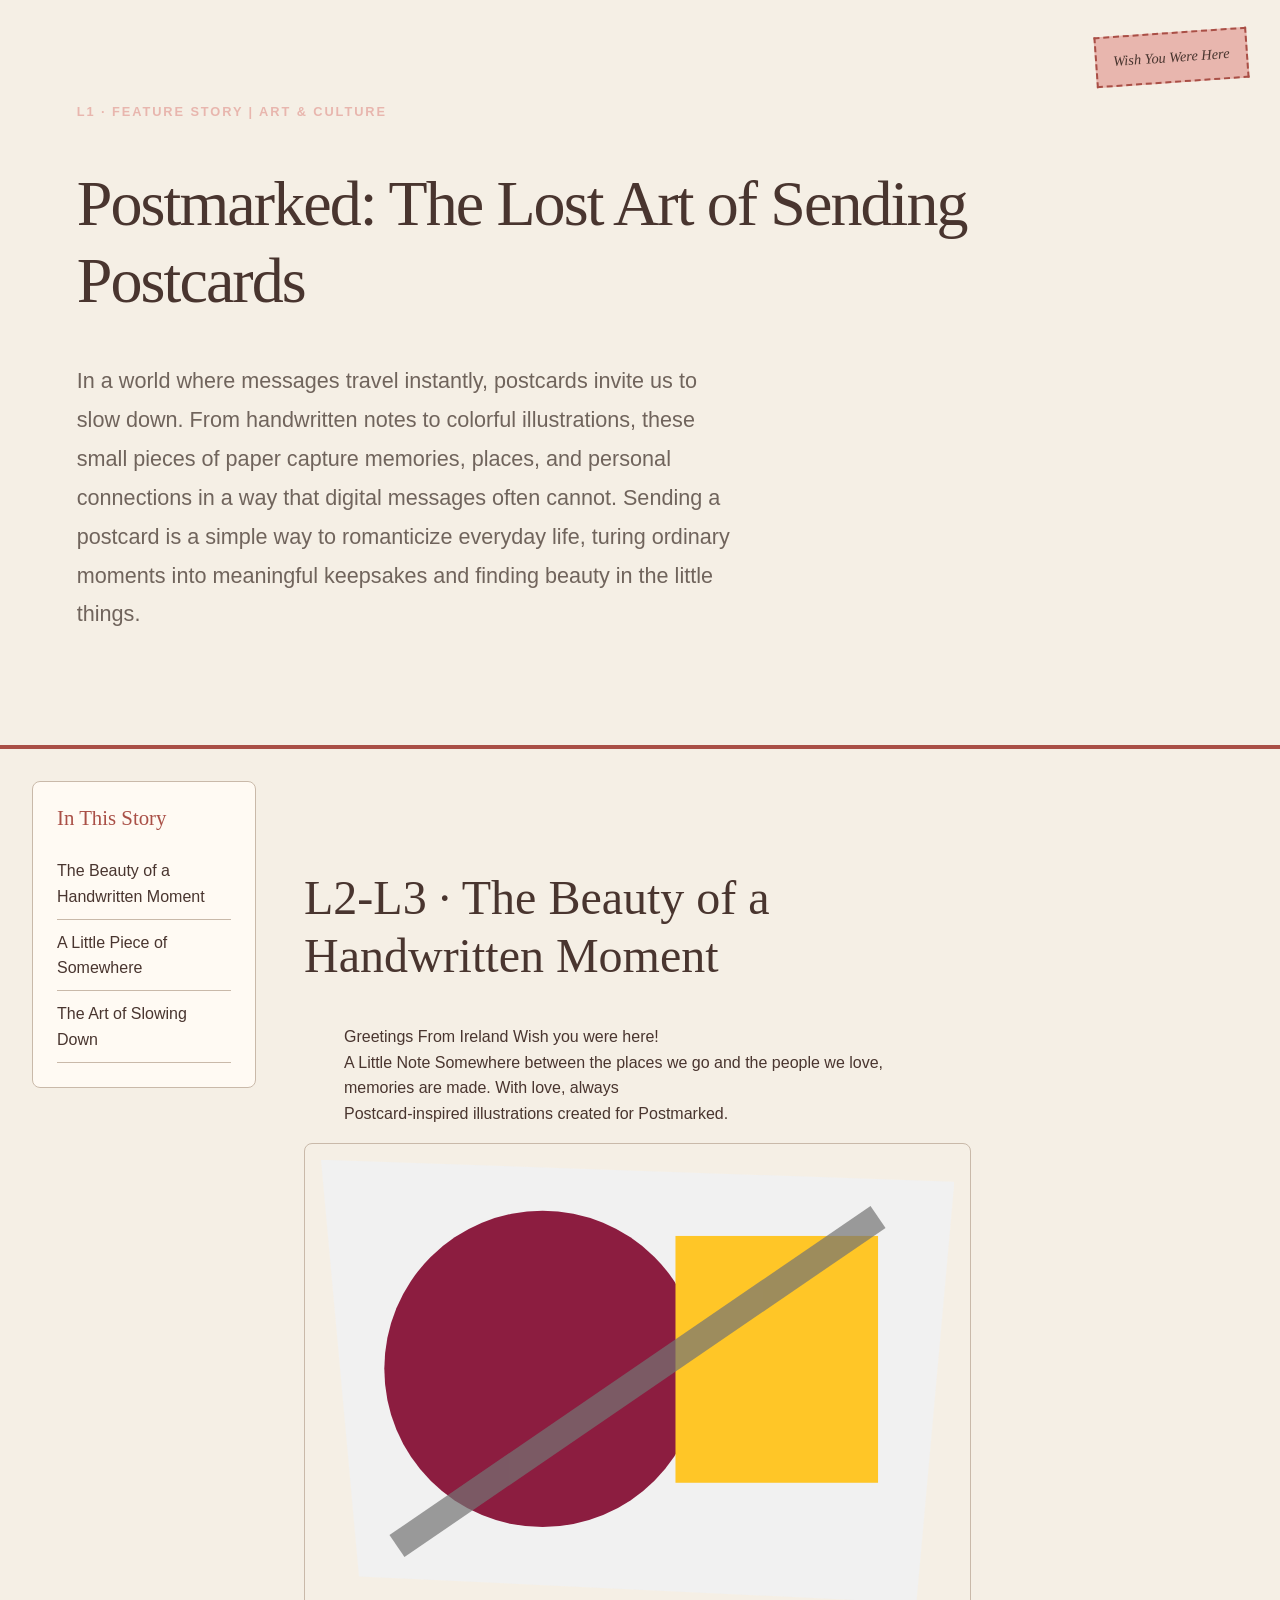
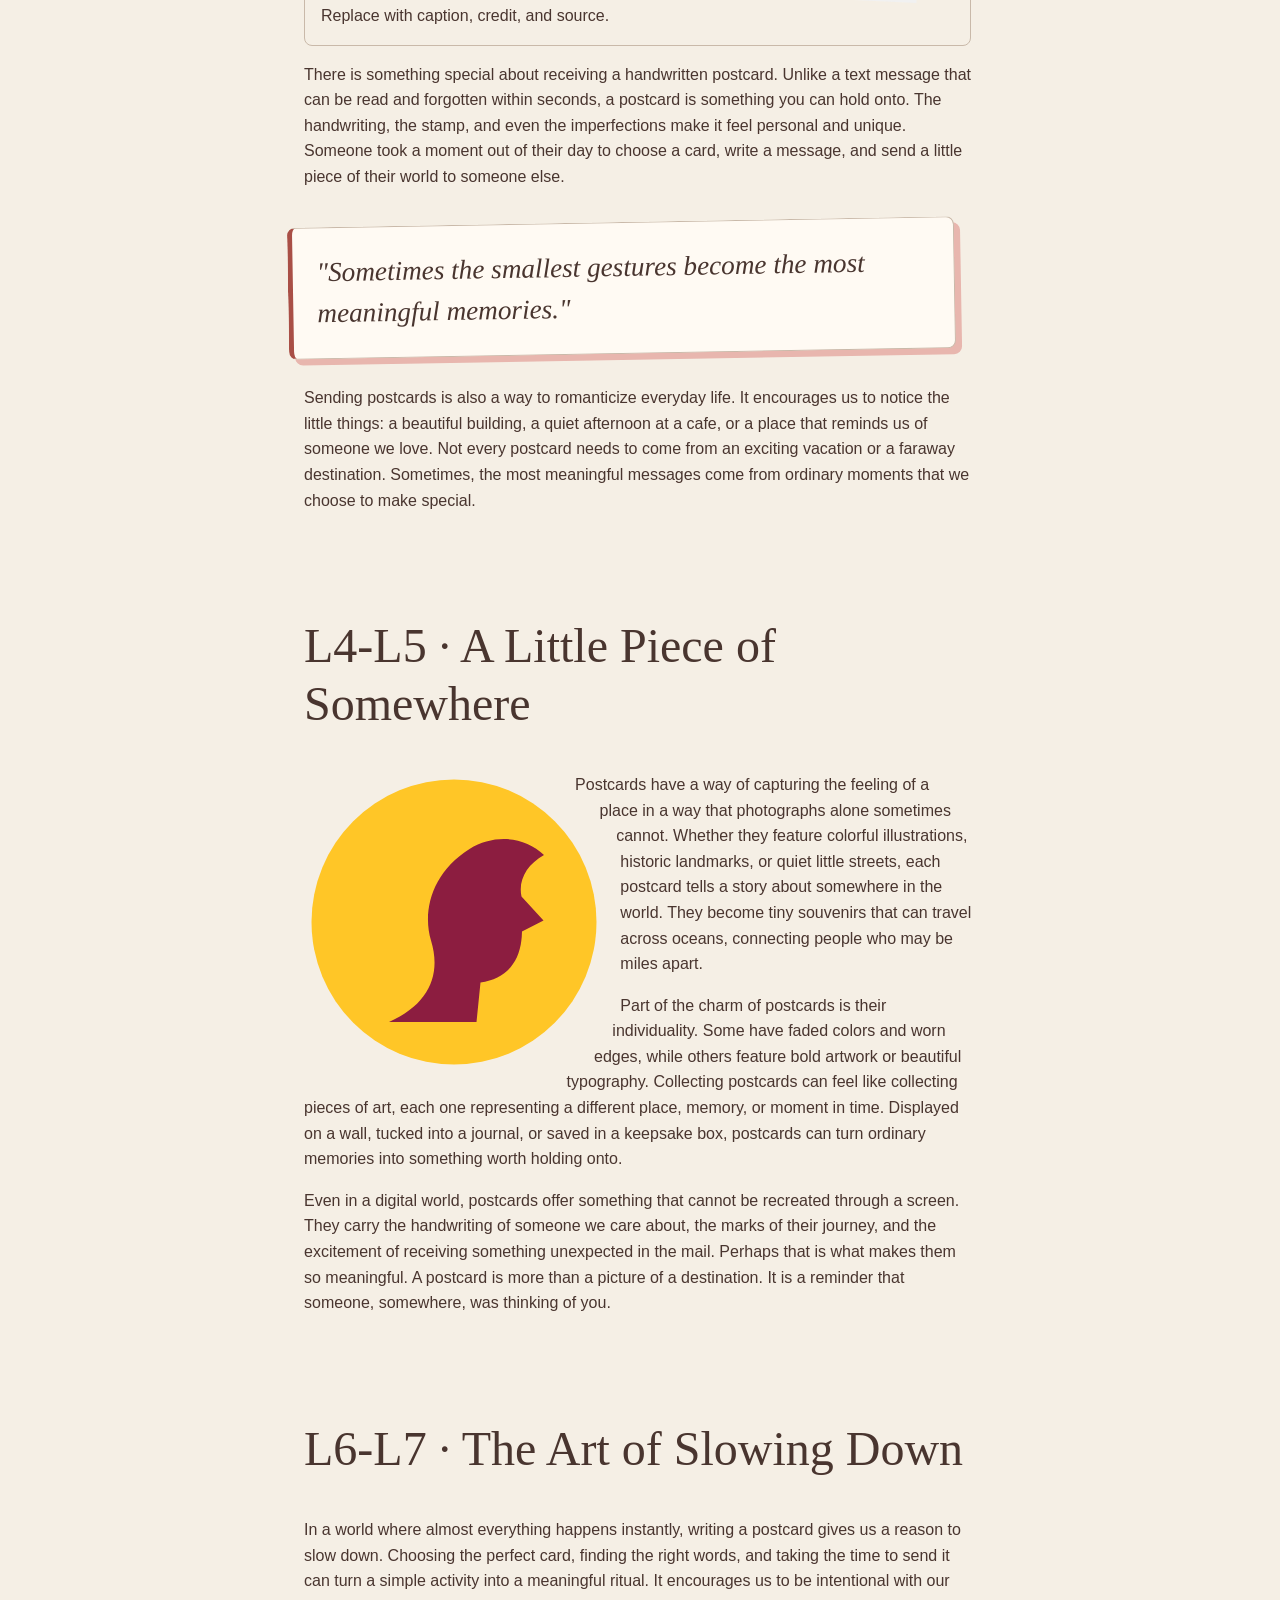
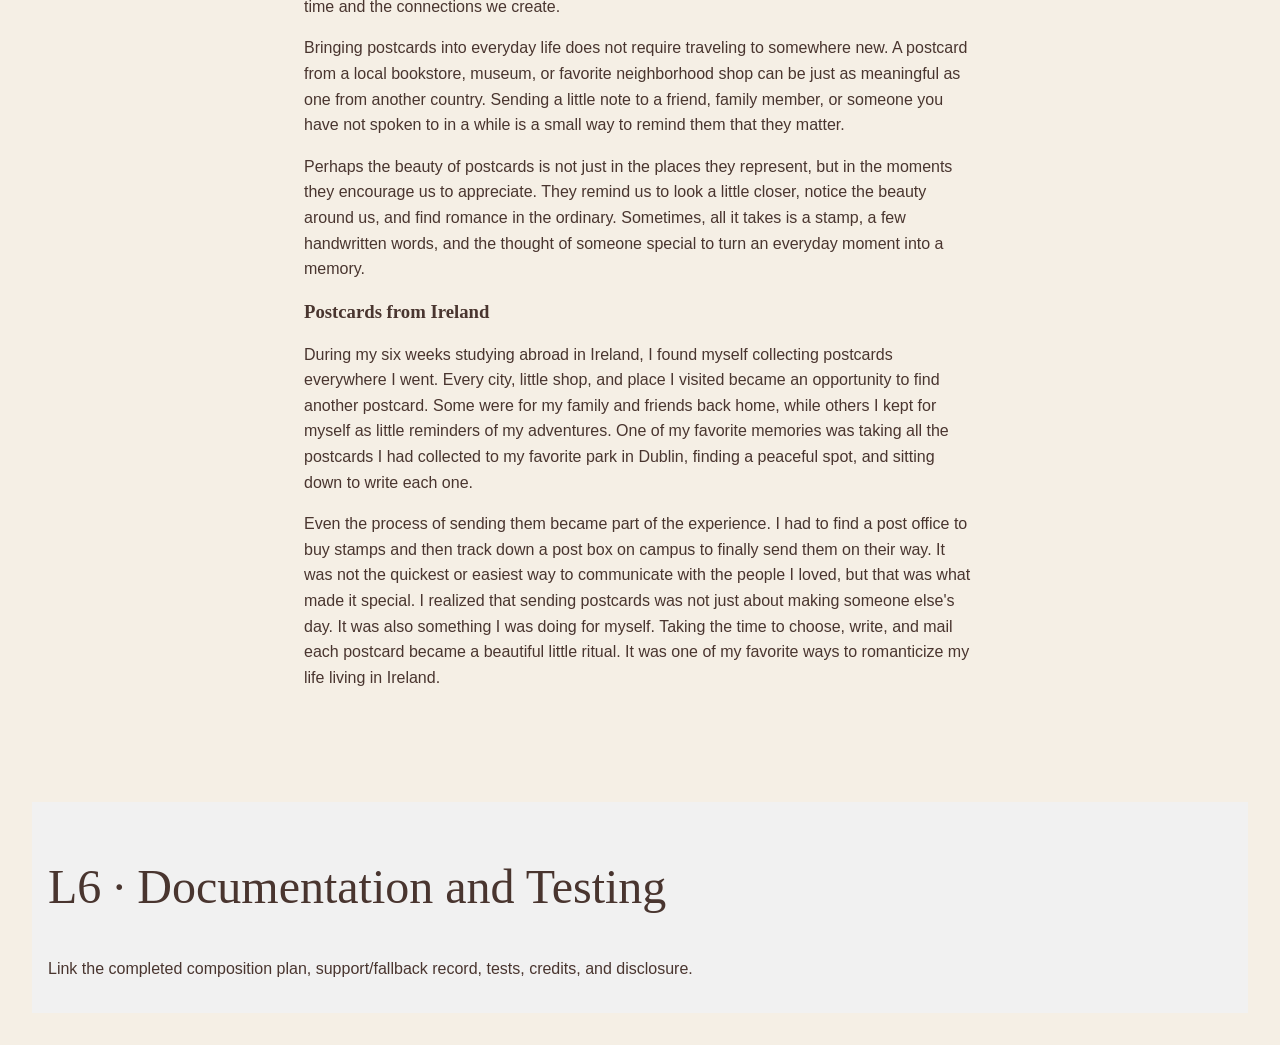
==== index.html @ 8934e099 "Add postcard collage HTML structure" ====
<!doctype html>
<html lang="en">
    <head>
        <meta charset="utf-8">
        <meta name="viewport" content="width=device-width,initial-scale=1">
        <title>Postmarked | The Lost Art of Sending Postcards</title>
        <link rel="stylesheet" href="styles.css">
    </head>
    <body>
        <header class="feature-header">
            <p class="eyebrow">L1 · Feature Story | Art & Culture</p>
            <h1>Postmarked: The Lost Art of Sending Postcards</h1>
            <p class="lede">
                In a world where messages travel instantly, postcards invite us to slow down.
                From handwritten notes to colorful illustrations, these small pieces of paper capture
                memories, places, and personal connections in a way that digital messages often cannot.
                Sending a postcard is a simple way to romanticize everyday life, turing ordinary
                moments into meaningful keepsakes and finding beauty in the little things.
            </p>
            <span class="issue-badge">Wish You Were Here</span>
        </header>
        <main>
            <aside class="story-guide">
                <h2>In This Story</h2>
                <a href="#section-one">The Beauty of a Handwritten Moment</a>
                <a href="#section-two">A Little Piece of Somewhere</a>
                <a href="#section-three">The Art of Slowing Down</a>
            </aside>
            <article>
                <section id="section-one">
                    <h2>L2-L3 · The Beauty of a Handwritten Moment</h2>
                    <figure class="postcard-collage">
                        <div class="postcard postcard-one">
                            <span class="postcard-label">Greetings From</span>
                            <span class="postcard-place">Ireland</span>
                            <span class="postcard-detail">Wish you were here!</span>
                        </div>

                        <div class="postcard postcard-two">
                            <span class="postcard-label">A Little Note</span>
                            <span class="postcard-message">
                                Somewhere between the places we go and 
                                the people we love, memories are made.
                            </span>
                            <span class="postcard-detail">With love, always</span>
                        </div>
                        <figcaption>
                            Postcard-inspired illustrations created for Postmarked.
                        </figcaption>
                    </figure>
                    <figure class="feature-figure">
                        <img src="feature.svg" alt="Replace with a contextual alternative" width="1000" height="700">
                        <figcaption>Replace with caption, credit, and source.</figcaption>
                    </figure>
                    <p>
                        There is something special about receiving a handwritten postcard.
                        Unlike a text message that can be read and forgotten within seconds,
                        a postcard is something you can hold onto. The handwriting, the stamp,
                        and even the imperfections make it feel personal and unique. Someone
                        took a moment out of their day to choose a card, write a message, and send
                        a little piece of their world to someone else.
                    </p>

                    <blockquote class="pull-quote">
                        "Sometimes the smallest gestures become the most meaningful memories."
                    </blockquote>

                    <p>
                        Sending postcards is also a way to romanticize everyday life. It encourages us to notice
                        the little things: a beautiful building, a quiet afternoon at a cafe, or a place that reminds us
                        of someone we love. Not every postcard needs to come from an exciting vacation
                        or a faraway destination. Sometimes, the most meaningful messages come from ordinary
                        moments that we choose to make special.
                    </p>

                </section>
                <section id="section-two">
                    <h2>L4-L5 · A Little Piece of Somewhere</h2>
                    <img class="shape-portrait" 
                    src="portrait.svg" 
                    alt="Replace with a contextual alternative" 
                    width="600" 
                    height="600">
                    <p>
                        Postcards have a way of capturing the feeling of a place in a way that
                        photographs alone sometimes cannot. Whether they feature colorful illustrations,
                        historic landmarks, or quiet little streets, each postcard tells a story about 
                        somewhere in the world. They become tiny souvenirs that can travel across
                        oceans, connecting people who may be miles apart.
                    </p>

                    <p>
                        Part of the charm of postcards is their individuality. Some have faded colors and
                        worn edges, while others feature bold artwork or beautiful typography. 
                        Collecting postcards can feel like collecting pieces of art, each one representing 
                        a different place, memory, or moment in time. Displayed on a wall, tucked into a 
                        journal, or saved in a keepsake box, postcards can turn ordinary memories into 
                        something worth holding onto. 
                    </p>

                    <p>
                        Even in a digital world, postcards offer something that cannot be recreated through
                        a screen. They carry the handwriting of someone we care about, the marks of their journey,
                        and the excitement of receiving something unexpected in the mail. Perhaps that is what
                        makes them so meaningful. A postcard is more than a picture of a destination. It is a reminder
                        that someone, somewhere, was thinking of you.
                    </p>

                </section>

                <section id="section-three">
                    <h2>L6-L7 · The Art of Slowing Down</h2>

                    <p>
                        In a world where almost everything happens instantly, writing a 
                        postcard gives us a reason to slow down. Choosing the perfect card,
                        finding the right words, and taking the time to send it can turn a simple
                        activity into a meaningful ritual. It encourages us to be intentional with
                        our time and the connections we create.
                    </p>

                    <p>
                        Bringing postcards into everyday life does not require traveling to somewhere
                        new. A postcard from a local bookstore, museum, or favorite neighborhood shop
                        can be just as meaningful as one from another country. Sending a little note 
                        to a friend, family member, or someone you have not spoken to in a while is 
                        a small way to remind them that they matter.
                    </p>

                    <p>
                        Perhaps the beauty of postcards is not just in the places they represent,
                        but in the moments they encourage us to appreciate. They remind us to look a little closer,
                        notice the beauty around us, and find romance in the ordinary. Sometimes, all it takes is a stamp,
                        a few handwritten words, and the thought of someone special to turn an everyday moment into 
                        a memory. 
                    </p>

                    <h3>Postcards from Ireland</h3>

                    <p>
                       During my six weeks studying abroad in Ireland, I found myself
                       collecting postcards everywhere I went. Every city, little shop, and place I 
                       visited became an opportunity to find another postcard. Some were for my family
                       and friends back home, while others I kept for myself as little reminders of my adventures.
                       One of my favorite memories was taking all the postcards I had collected to my favorite park 
                       in Dublin, finding a peaceful spot, and sitting down to write each one. 
                    </p>

                    <p>
                        Even the process of sending them became part of the experience. I had to find a post
                        office to buy stamps and then track down a post box on campus to finally send them on their way.
                        It was not the quickest or easiest way to communicate with the people I loved, but that was what
                        made it special. I realized that sending postcards was not just about making someone else's 
                        day. It was also something I was doing for myself. Taking the time to choose, write, and
                        mail each postcard became a beautiful little ritual. It was one of my favorite ways to
                        romanticize my life living in Ireland.
                    </p>
                    
                </section>
            </article>
            <section class="documentation">
                <h2>L6 · Documentation and Testing</h2>
                <p>Link the completed composition plan, support/fallback record, tests, credits, and disclosure.</p>
            </section>
        </main>
    </body>
    </html>
---- styles.css ----
:root{
    /* Postmarked magazine color palette */
    --color-text:#49352f;
    --color-surface:#f5efe5;
    --color-action:#a94f46;
    --color-accent:#e8b6ae;
    --color-border:#c9b9a9;
    --color-muted:#70645c;

    /* Spacing and layout */
    --space-3:1rem;
    --radius:.5rem;
    --measure:68ch;

    /* Layer System */
    --layer-base:0;
    --layer-raised:10;
    --layer-sticky:20;
    --layer-overlay:30;
}
*,*::before,*::after{
    box-sizing:border-box;
}
html{
    scroll-behavior:smooth;
}
body{
    margin:0;
    color:var(--color-text);
    background:var(--color-surface);
    font-family:Arial,Helvetica, sans-serif;
    line-height:1.6;
}

h1, h2,h3 {
    font-family: Georgia, 'Times New Roman', Times, serif;
    line-height:1.2;
}

h1{
    font-size:clamp(2rem,5vw,4rem);
    font-weight:400;
    letter-spacing:-.03em;
}

h2{
    font-size:clamp(1.5rem,4vw,3rem);
    font-weight:400;
}

.eyebrow{
    text-transform:uppercase;
    letter-spacing:0.15em;
    font-size: 0.8rem;
}
.feature-header{
    position:relative;
    padding:clamp(2rem,7vw,6rem)
            clamp(1.5rem, 6vw, 5rem);
    background:var(--color-surface);
    color: var(--color-text);
    border-bottom: 4px solid var(--color-action);
}
.eyebrow{
    color:var(--color-accent);
    font-weight:700;
}
.lede{
    max-width: 55ch;
    font-size: clamp(1.1rem, 2vw, 1.35rem);
    line-height: 1.8;
    color: var(--color-muted);
}
.issue-badge{
    display: inline-block;
    position: relative;
    padding: .75rem 1rem;
    background: var(--color-accent);
    color: var(--color-text);
    border: 2px dashed var(--color-action);
    font-family: Georgia, serif;
    font-size: .9rem;
    font-style: italic;
    transform:rotate(-4deg);
}
main{
    display:grid;
    gap:clamp(1.5rem, 4vw, 3rem);
    max-width:80rem;
    margin-inline:auto;
    padding: clamp(1rem, 3vw, 2rem);
}
article{
    min-width:0;
    max-width: 75ch;
}
article section{
    display:flow-root;
    margin-block:3rem;
    scroll-margin-block-start:6rem;
}
.story-guide{
    align-self:start;
    padding:1.5rem;
    background: #fffaf3;
    border:1px solid var(--color-border);
    border-radius: var(--radius);
}

.story-guide h2 {
    margin-top: 0;
    font-size: 1.3rem;
    color: var(--color-action);
}
.story-guide a{
    display:block;
    padding:.6rem 0;
    color: var(--color-text);
    text-decoration: none;
    border-bottom: 1px solid var(--color-border);
}

.story-guide a:hover{
    color: var(--color-action);
    text-decoration: underline;
}

.feature-figure{
    position:relative;
    margin:0;
    padding:1rem;
    border:1px solid var(--color-border);
    border-radius:var(--radius);
}
img{
    display:block;
    max-width:100%;
    height:auto;
}
.pull-quote{
    position: relative;
    margin:2rem 0;
    padding:1.5rem;
    background: #fffaf3;
    border: 1px solid var(--color-border);
    border-left: 5px solid var(--color-action);
    border-radius: var(--radius);
    font-family: Georgia, 'Times New Roman', Times, serif;
    font-size:clamp(1.25rem, 2.5vw, 1.7rem);
    font-style: italic;
    line-height: 1.5;
    box-shadow: 6px 6px 0 var(--color-accent);
}
.shape-portrait{
    width:min(45%,20rem);
    margin:0 1rem 1rem 0;
    border-radius:50%;
}
.documentation{
    grid-column:1/-1;
    padding:1rem;
    background:#f1f1f1;
}
@media (min-width:52rem){
    main{
        grid-template-columns:14rem 1fr;
    }
    .story-guide{
        position:sticky;
        inset-block-start:1rem;
        z-index:var(--layer-sticky);
    }
    .pull-quote{
        z-index:var(--layer-raised);
        margin-inline-start:-1rem;
        margin-inline-end: 1rem;
        transform: rotate(-1deg);
    }
    @supports (shape-outside:circle(50%)){
        .shape-portrait{
            float:inline-start;
            shape-outside:circle(50%);
            shape-margin:1rem;}
        }
    }
    @supports (clip-path:polygon(0 0)){
        .feature-figure img{
            clip-path:polygon(0 0,100% 5%,94% 100%,6% 94%);}
        }
        :focus-visible{
            outline:.2rem solid var(--color-accent);
            outline-offset:.2rem;
        }

@media (min-width: 52rem) {
    .feature-header {
        padding-inline-end: 12rem;
    }

    .issue-badge {
        position: absolute;
        inset-block-start: 2rem;
        inset-inline-end: 2rem;
        z-index: var(--layer-raised);

    }
}

@media (max-width: 51.999rem){
    .issue-badge{
        transform: rotate(-2deg);
    }
}
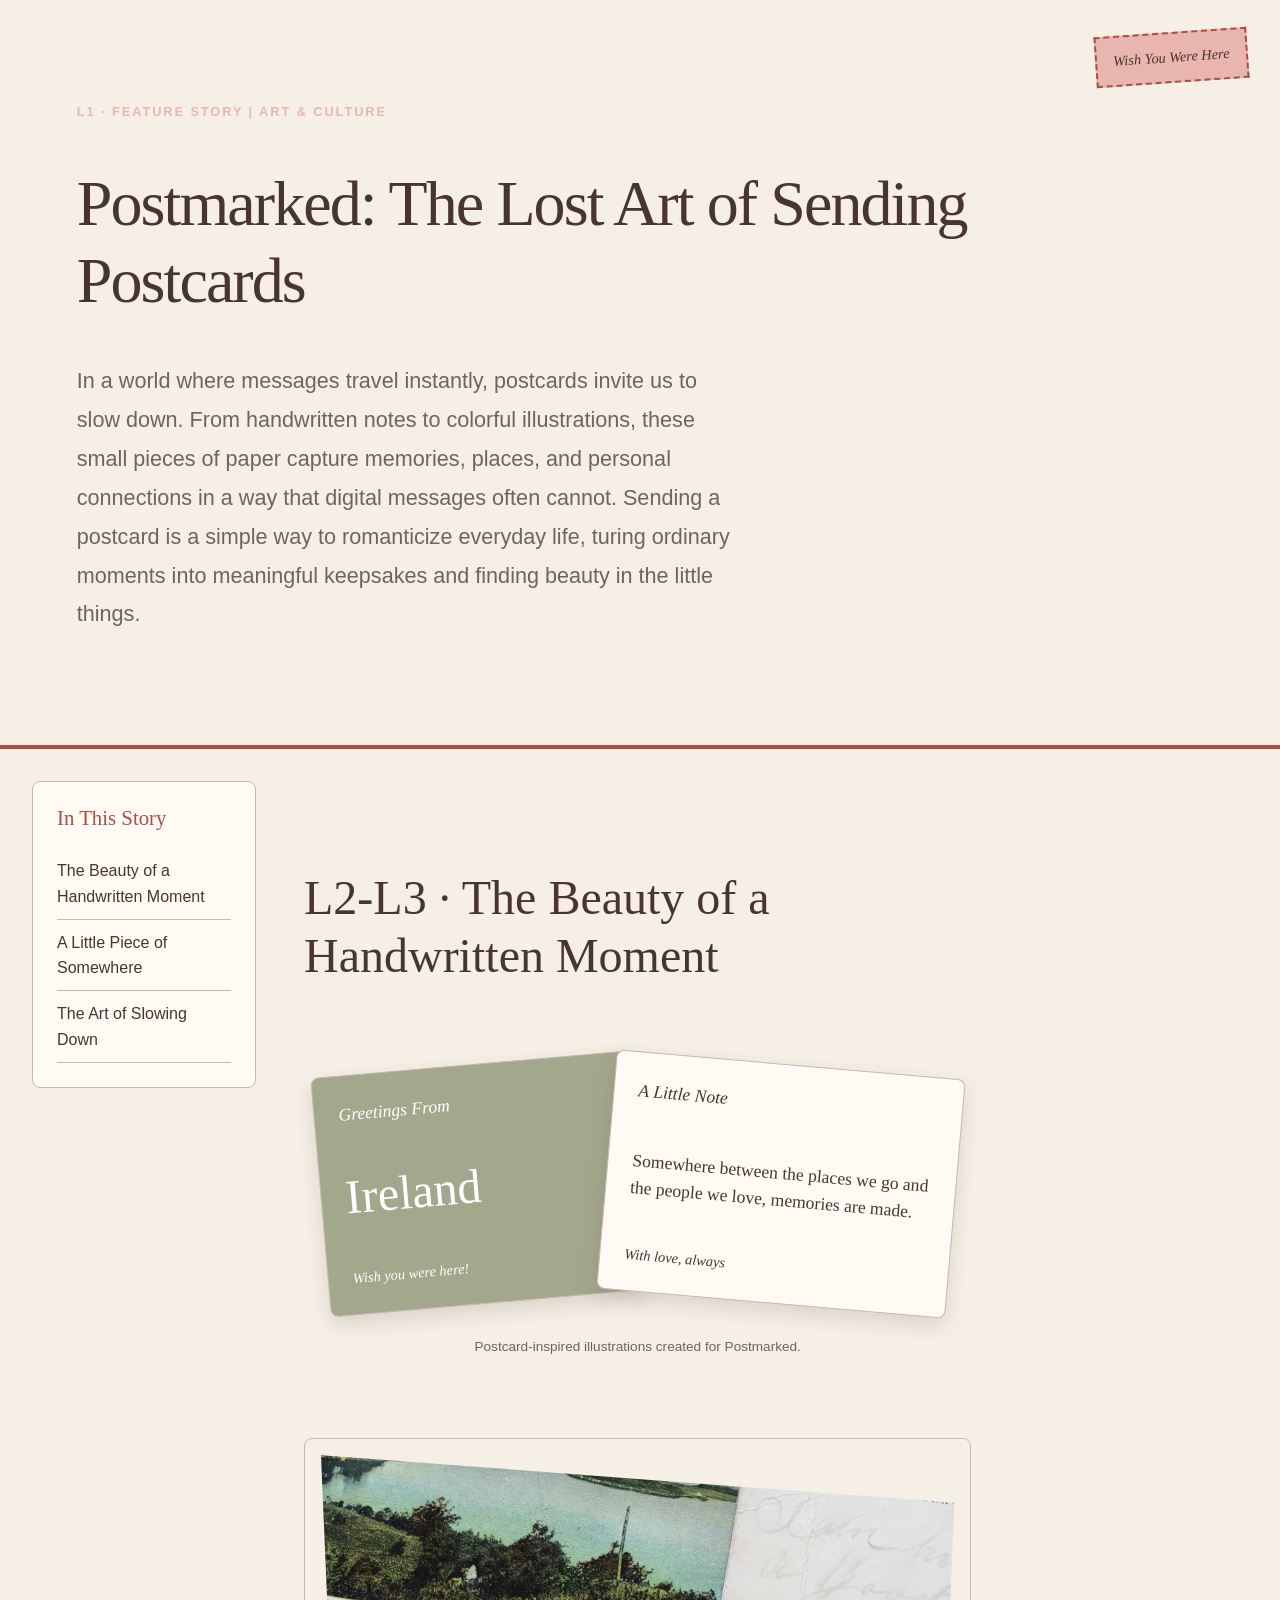
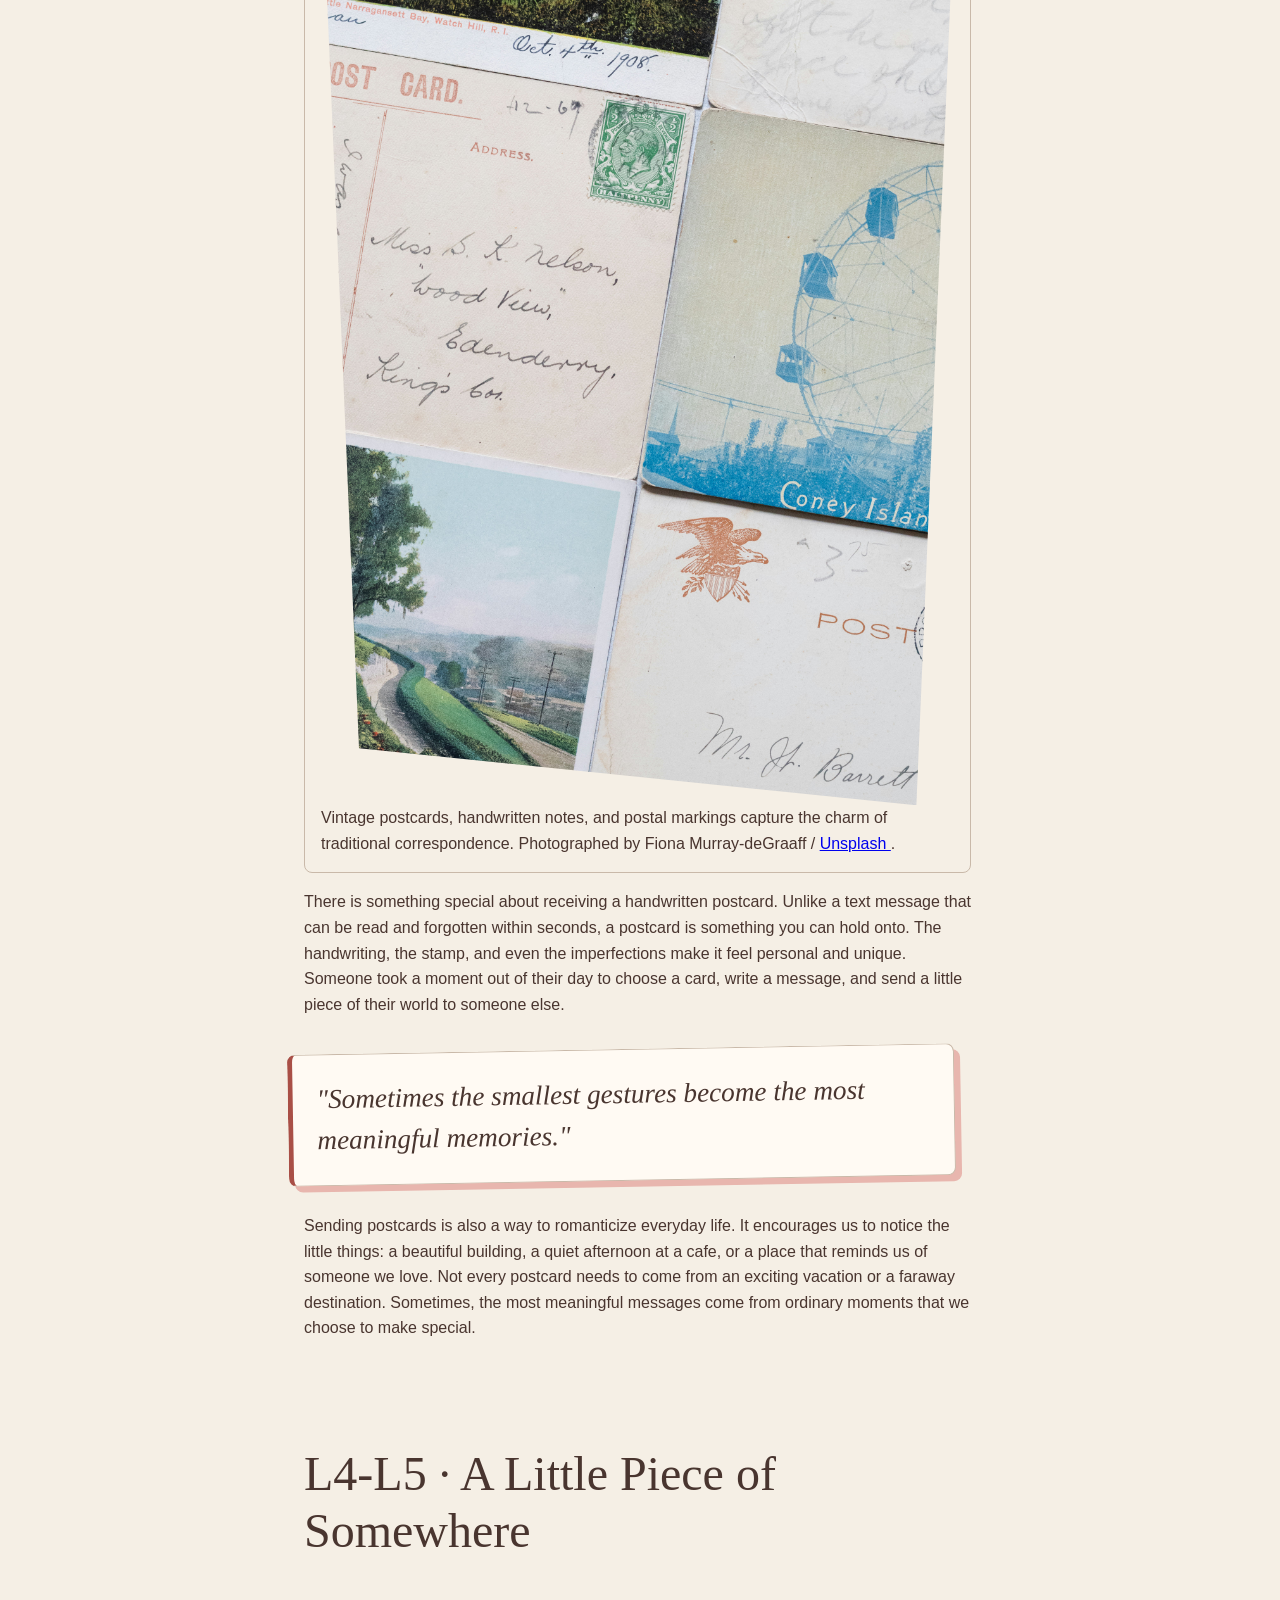
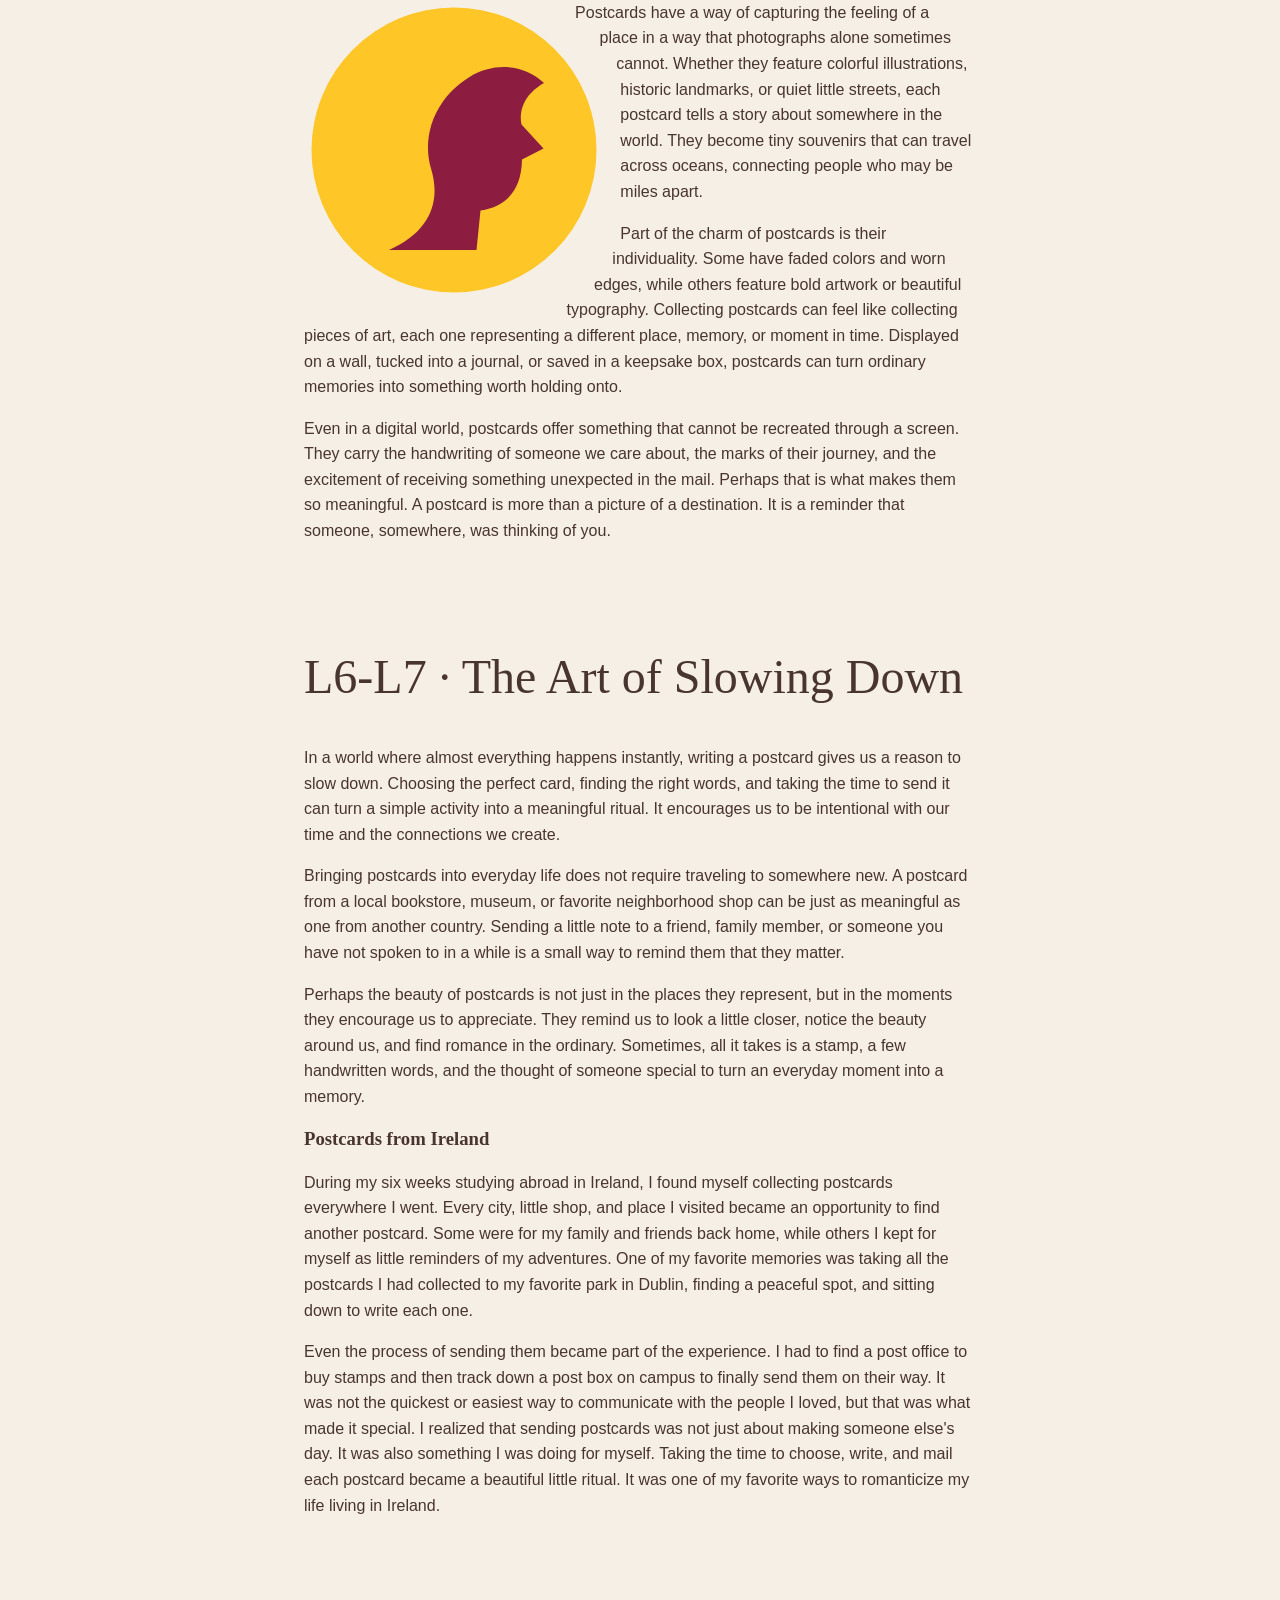
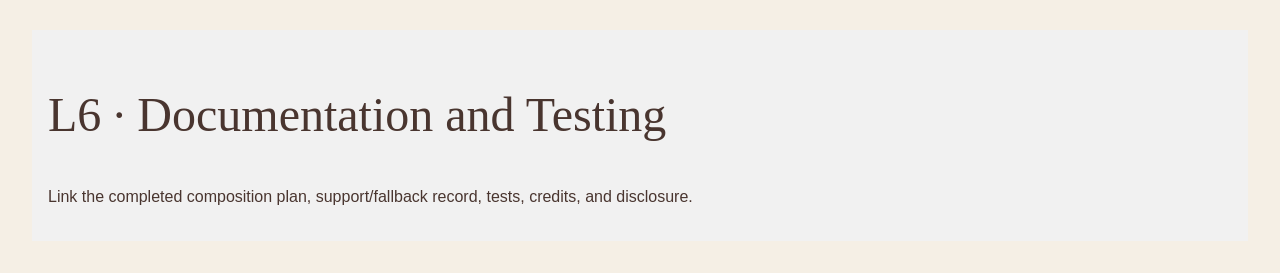
==== commit fc17d69f: "Add feature image and attribution" ====
--- a/index.html
+++ b/index.html
@@ -49,8 +49,18 @@
                         </figcaption>
                     </figure>
                     <figure class="feature-figure">
-                        <img src="feature.svg" alt="Replace with a contextual alternative" width="1000" height="700">
-                        <figcaption>Replace with caption, credit, and source.</figcaption>
+                        <img src="images/fiona-murray-degraaff-XVVSAH2CTKI-unsplash 2.jpg" 
+                        alt="A collection of vintage postcards with handwritten messages and post stamps" 
+                        width="1000"
+                         height="700">
+                        <figcaption>
+                            Vintage postcards, handwritten notes, and postal markings capture
+                            the charm of traditional correspondence. 
+                            Photographed by Fiona Murray-deGraaff /
+                            <a href="https://unsplash.com/photos/dZZxUjWUx_o">
+                                Unsplash
+                            </a>.
+                        </figcaption>
                     </figure>
                     <p>
                         There is something special about receiving a handwritten postcard.
--- a/styles.css
+++ b/styles.css
@@ -211,3 +211,88 @@
         transform: rotate(-2deg);
     }
 }
+
+/* Postcard collage */
+.postcard-collage {
+    display: grid;
+    grid-template-columns: repeat(2, minmax(0, 1fr));
+    align-items: center;
+    gap: 0;
+    margin: 3rem 0;
+    padding: 2rem 1rem;
+    isolation: isolate;
+}
+
+.postcard {
+    position: relative;
+    display: flex;
+    flex-direction: column;
+    justify-content: space-between;
+    min-width: 0;
+    min-height: 15rem;
+    padding: 1.5rem;
+    border: 1px solid var(--color-border);
+    border-radius: var(--radius);
+    box-shadow: 0 8px 20px rgb(73 53 47 / 15%);
+}
+
+.postcard-one{
+    background: #a3a88d;
+    color: #fff;
+    transform: rotate(-5deg);
+    z-index: var(--layer-base);
+}
+
+.postcard-two {
+    background: #fffaf3;
+    color: var(--color-text);
+    margin-inline-start: -2rem;
+    transform: rotate(5deg);
+    z-index: var(--layer-raised);
+}
+
+.postcard-label {
+    font-family: Georgia, serif;
+    font-size: 1.1rem;
+    font-style: italic;
+}
+
+.postcard-place {
+    font-family: Georgia, serif;
+    font-size: clamp(1.8rem, 4vw, 3rem);
+    line-height: 1.1;
+}
+
+.postcard-message {
+    font-family: Georgia, serif;
+    font-size: 1.1rem;
+    line-height: 1.5;
+}
+
+.postcard-detail {
+    font-family: Georgia, serif;
+    font-size: .9rem;
+    font-style: italic;
+}
+
+.postcard-collage figcaption {
+    grid-column: 1/-1;
+    margin-top: 2rem;
+    color: var(--color-muted);
+    font-size: .85rem;
+    text-align: center;
+}
+
+@media (max-width: 40rem) {
+    .postcard-collage {
+        grid-template-columns: 1fr;
+        gap: 1.5rem;
+        padding: 1rem 0;
+    }
+
+    .postcard-one,
+    .postcard-two {
+        margin-inline-start: 0;
+        transform: none;
+    }
+}
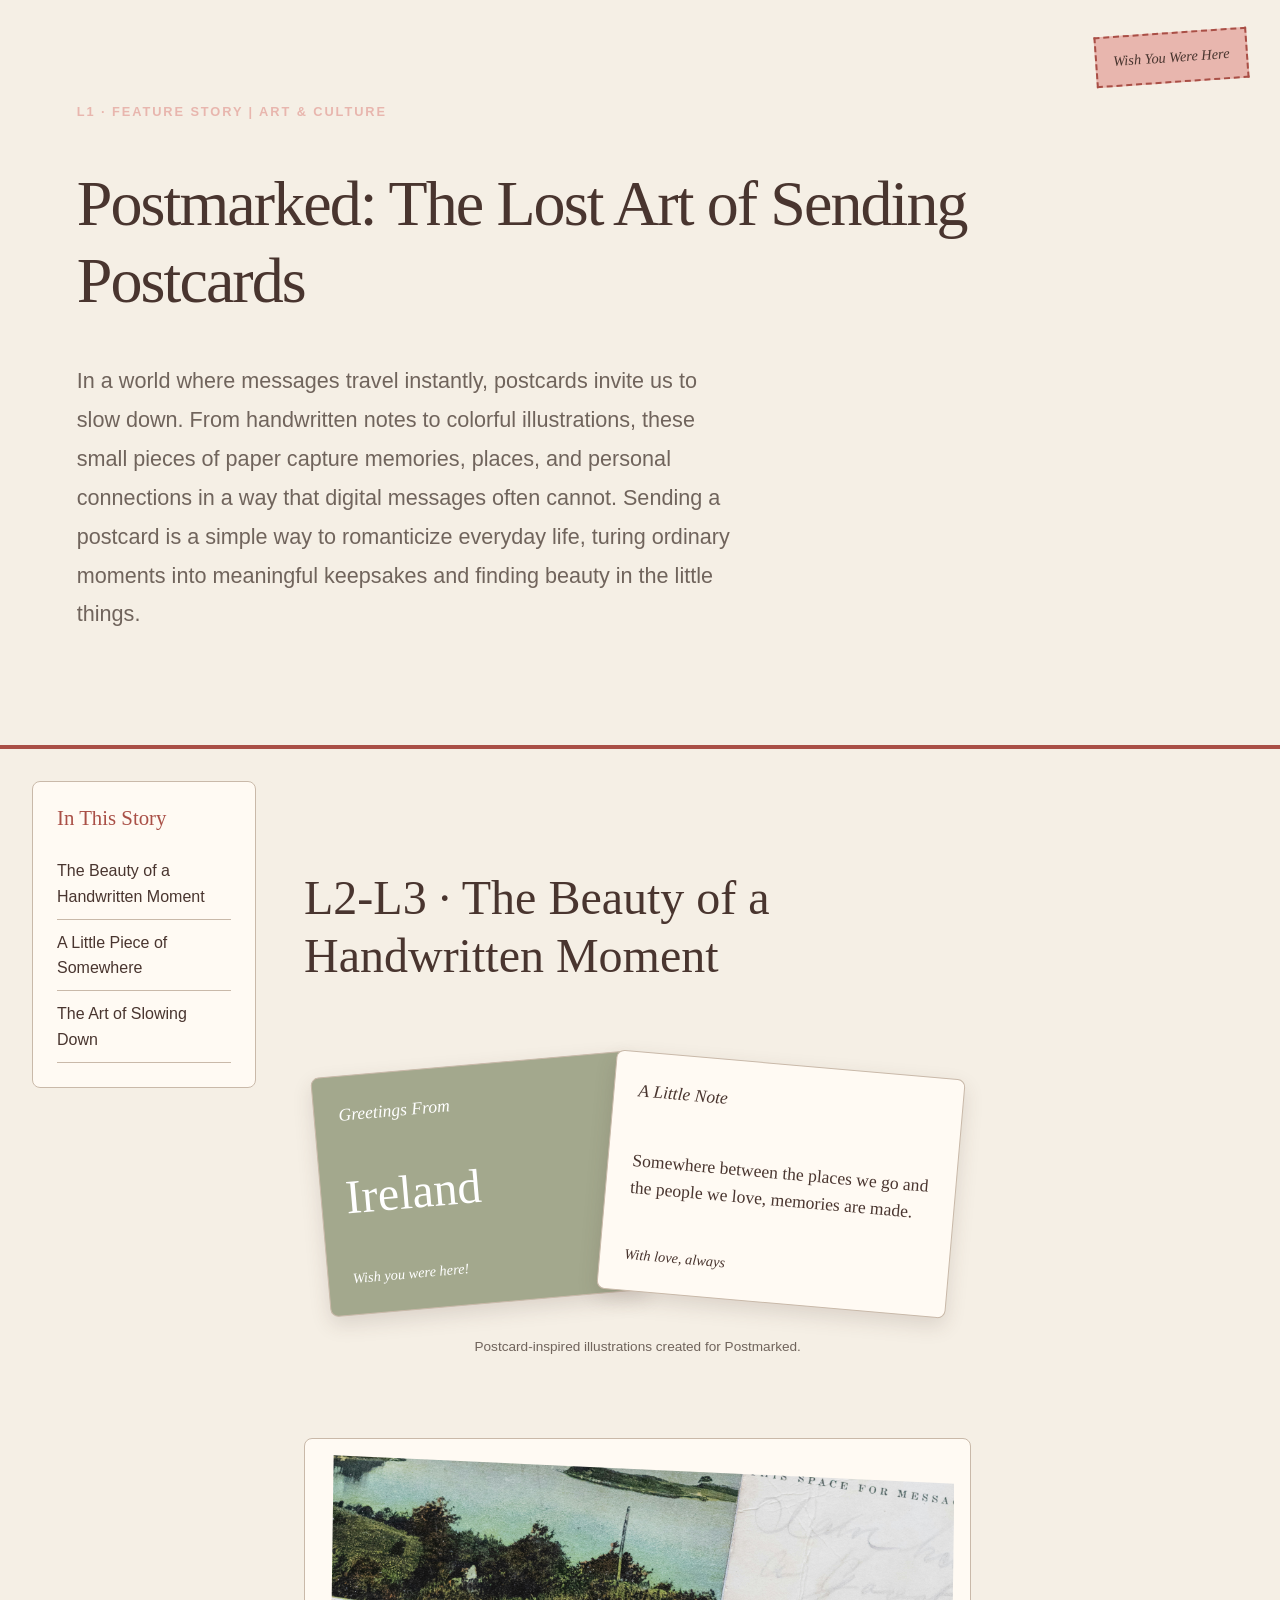
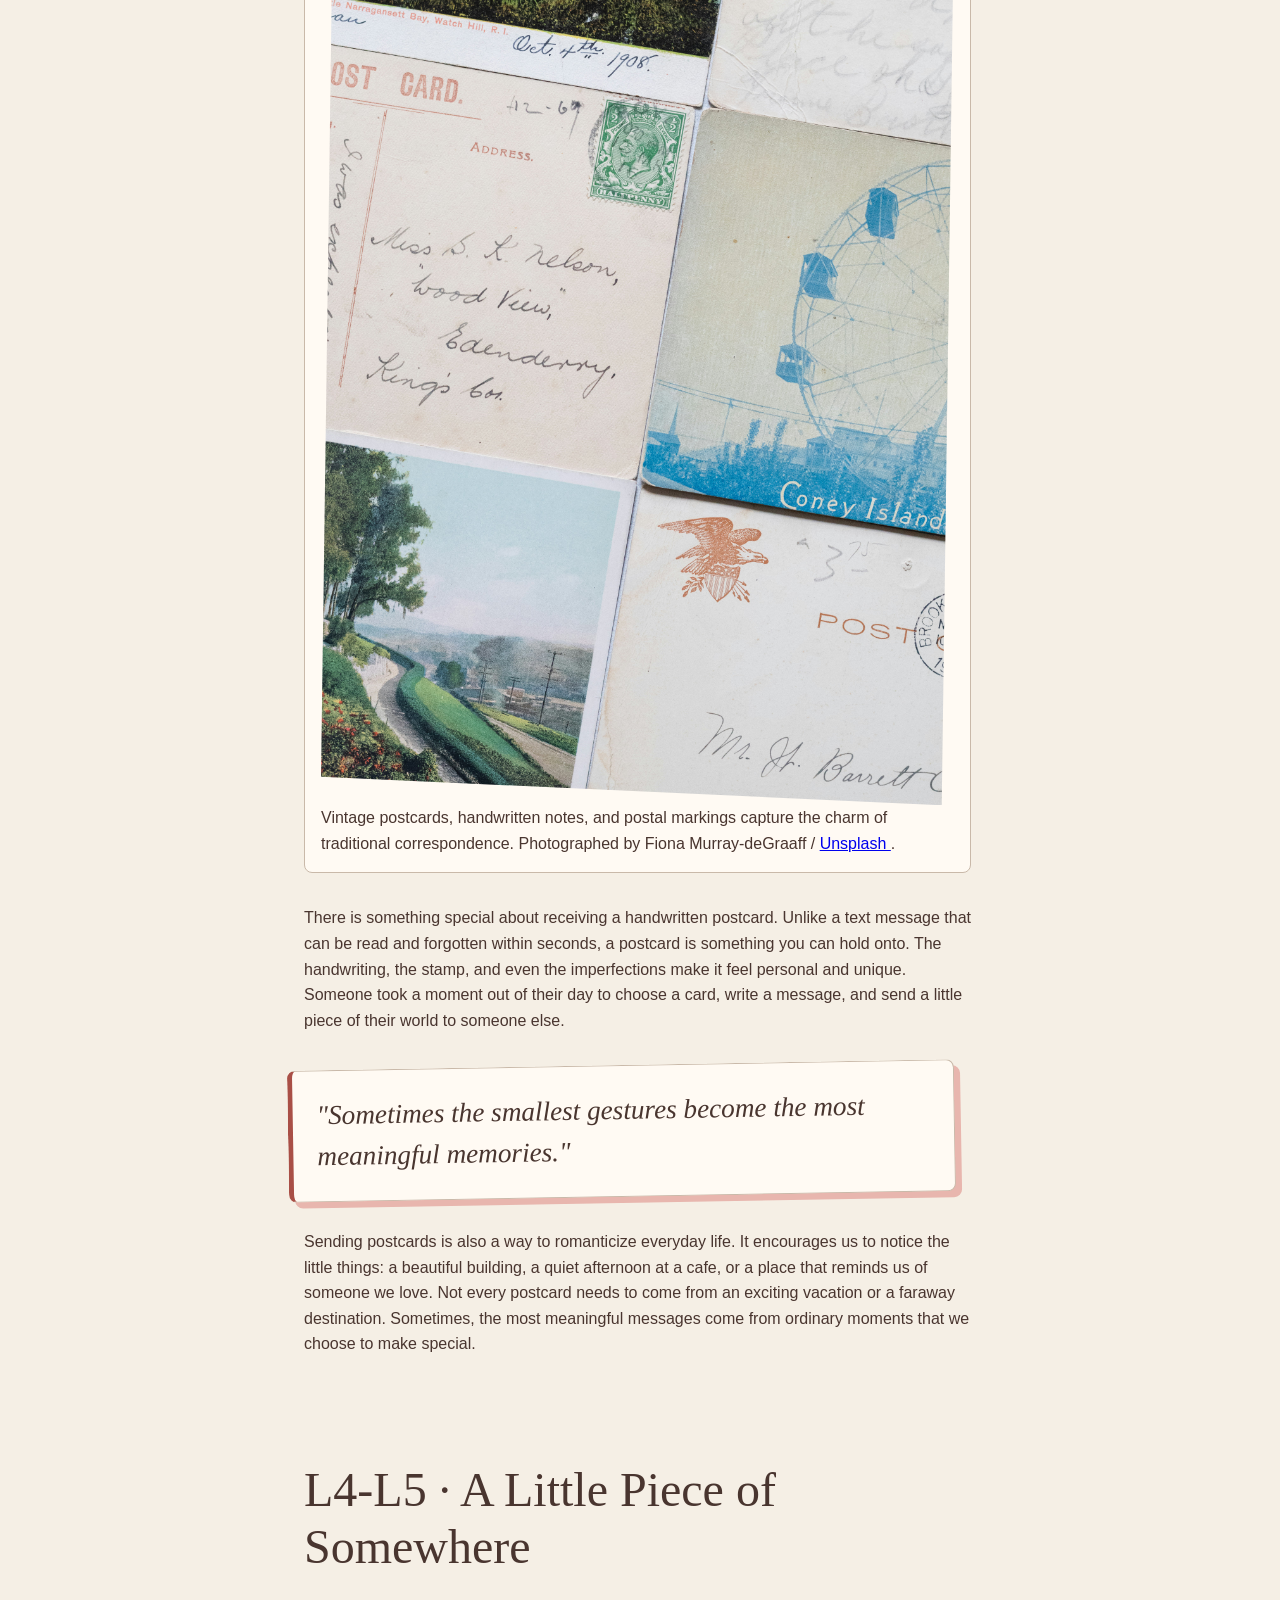
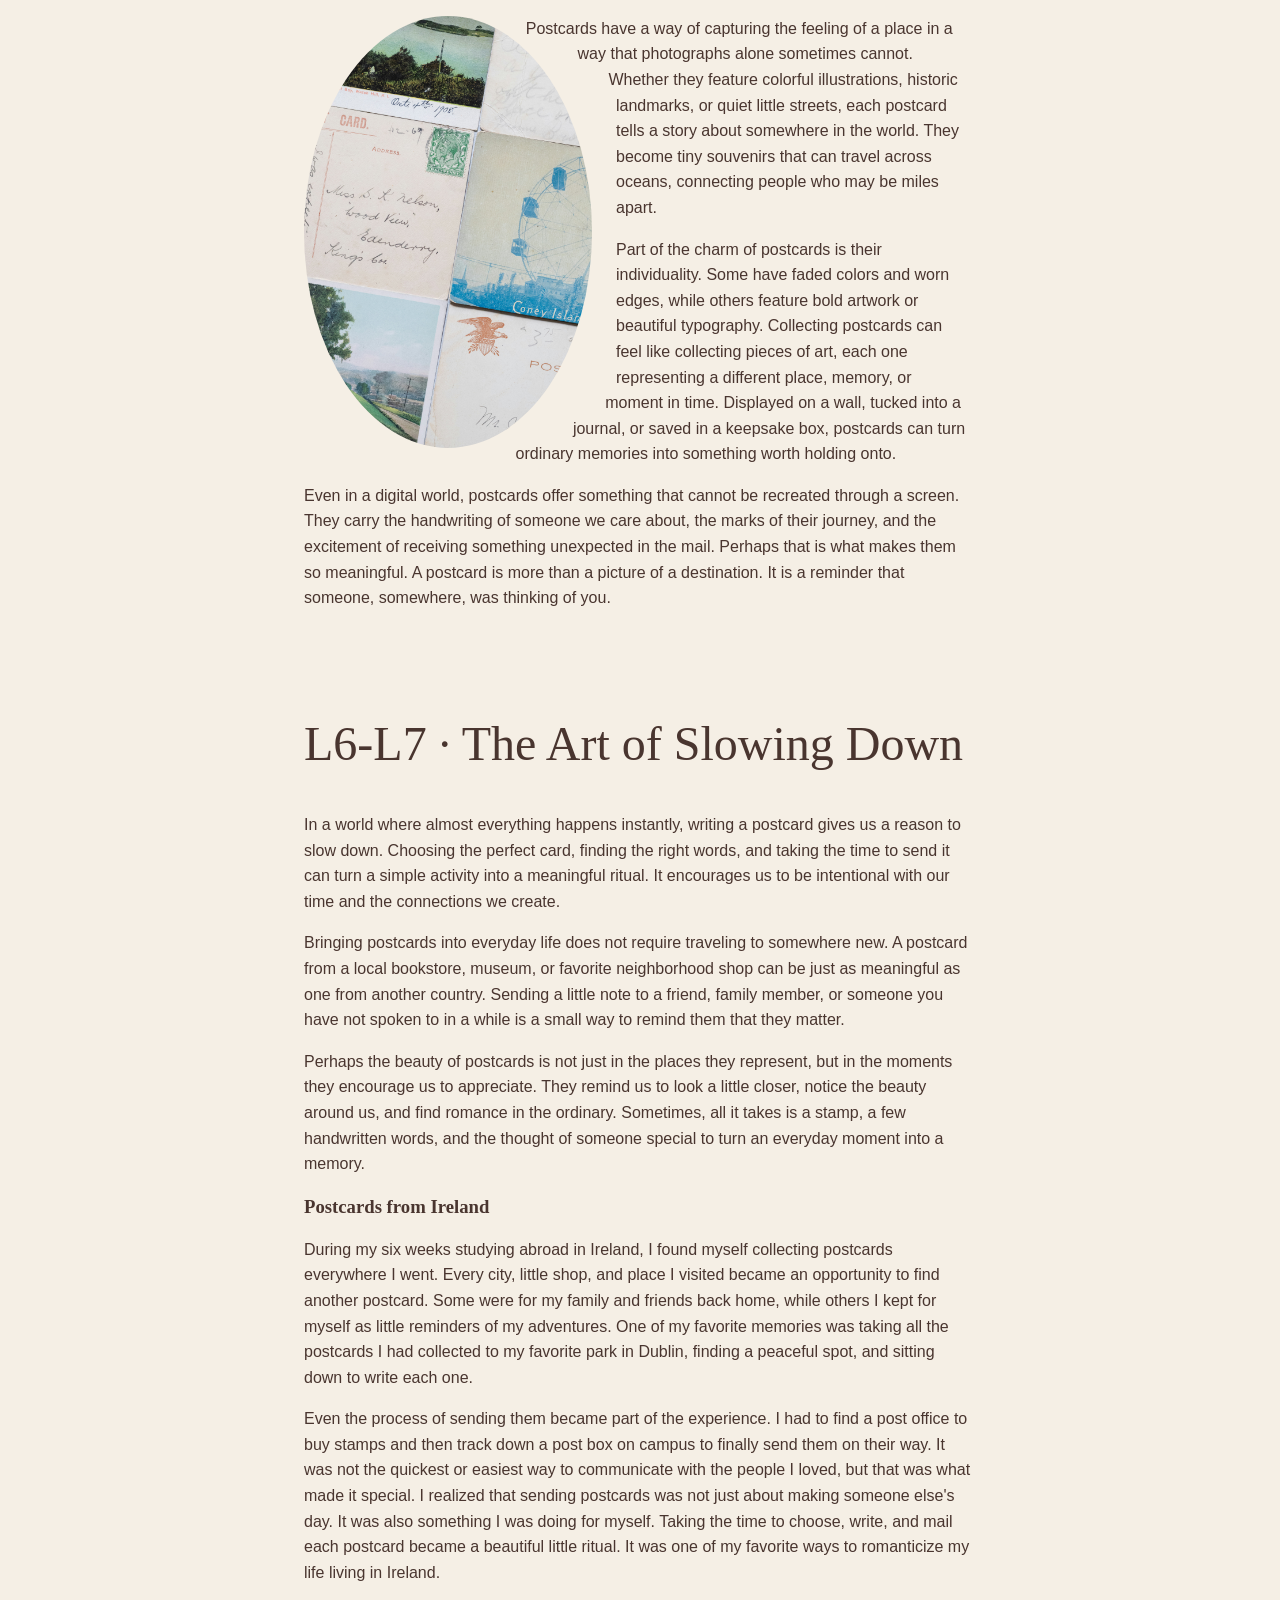
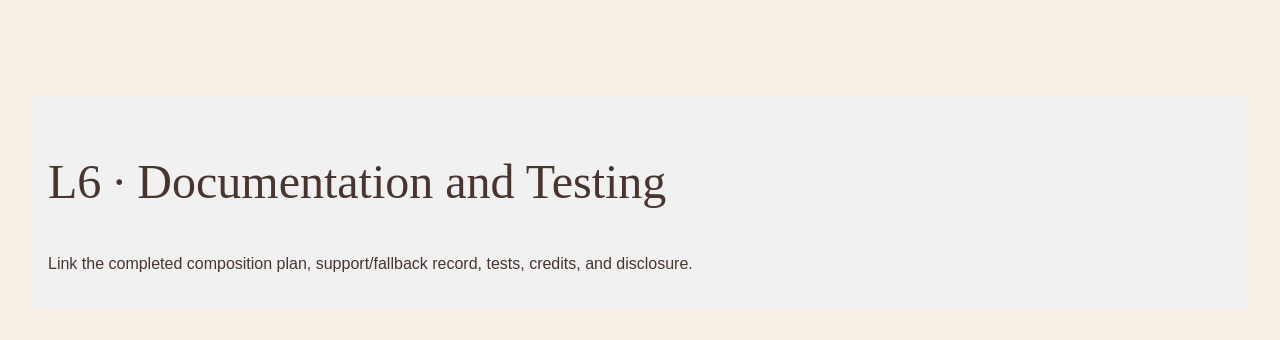
==== commit 519add48: "Refine vintage oval images styling" ====
--- a/index.html
+++ b/index.html
@@ -87,8 +87,8 @@
                 <section id="section-two">
                     <h2>L4-L5 · A Little Piece of Somewhere</h2>
                     <img class="shape-portrait" 
-                    src="portrait.svg" 
-                    alt="Replace with a contextual alternative" 
+                    src="images/fiona-murray-degraaff-XVVSAH2CTKI-unsplash 2.jpg" 
+                    alt="Vintage postcards featuring handwritten messages and postage stammps" 
                     width="600" 
                     height="600">
                     <p>
--- a/styles.css
+++ b/styles.css
@@ -151,11 +151,28 @@
     line-height: 1.5;
     box-shadow: 6px 6px 0 var(--color-accent);
 }
+
+/* Ppstcard image with editorial text message */
 .shape-portrait{
-    width:min(45%,20rem);
-    margin:0 1rem 1rem 0;
+    display: block;
+    width:min(45%,18rem);
+    height: auto;
+    margin:0 1.5rem 1rem 0;
     border-radius:50%;
 }
+
+@media (min-width: 52rem){
+    .shape-portrait {
+        float: left;
+    }
+    @supports (shape-outside: circle(50%)) {
+        .shape-portrait {
+            shape-outside: circle(50%);
+            shape-margin: 1rem;
+        }
+    }
+}
+
 .documentation{
     grid-column:1/-1;
     padding:1rem;
@@ -183,10 +200,32 @@
             shape-margin:1rem;}
         }
     }
+
+    /* Vintage postcard image treatment */
+    .feature-figure {
+        position: relative;
+        margin: 2rem 0;
+        padding: 1rem;
+        background: #fffaf3;
+        border: 1px solid var(--color-border);
+        border-radius: var(--radius);
+    }
+
+    .feature-figure img{
+        width: 100%;
+        border-radius: .25rem;
+    }
+
     @supports (clip-path:polygon(0 0)){
         .feature-figure img{
-            clip-path:polygon(0 0,100% 5%,94% 100%,6% 94%);}
+            clip-path:polygon(
+            2% 0,
+            100% 3%,
+            98% 100%,
+            0 97%
+            );
         }
+    }
         :focus-visible{
             outline:.2rem solid var(--color-accent);
             outline-offset:.2rem;
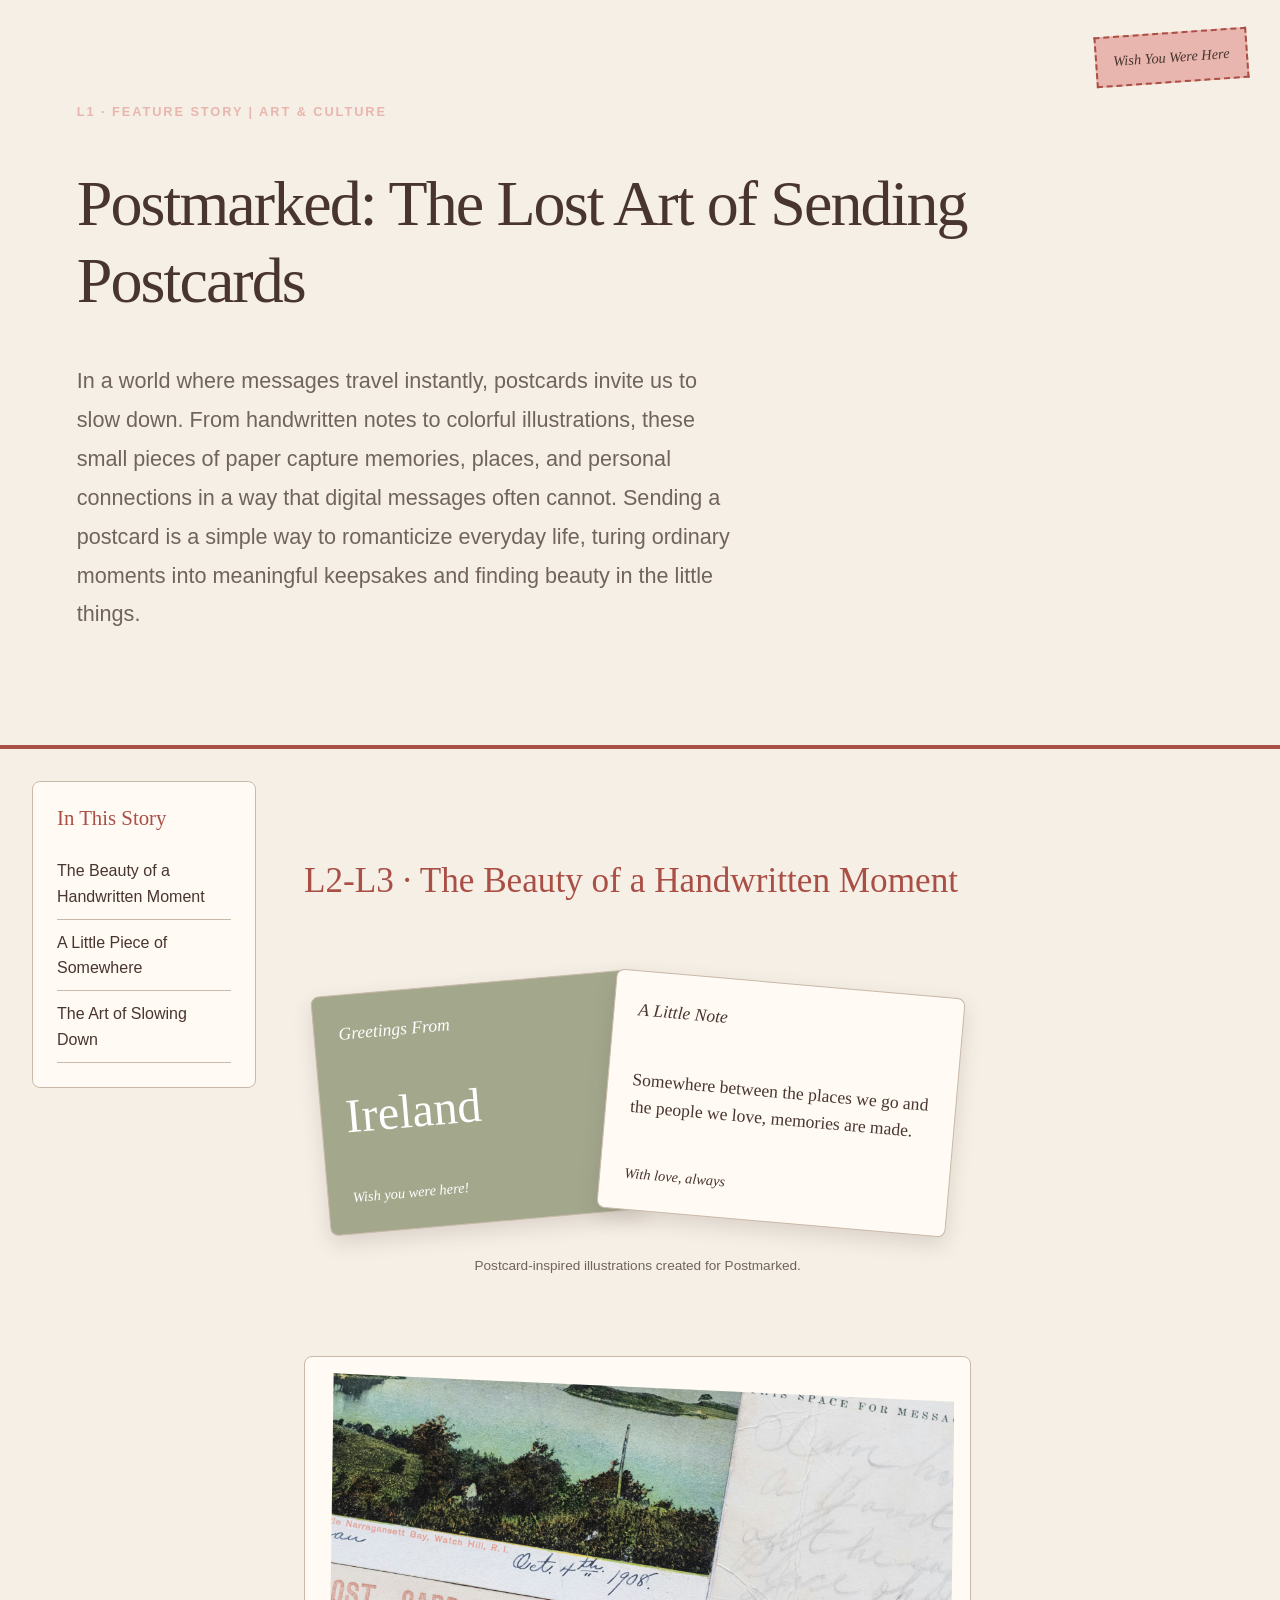
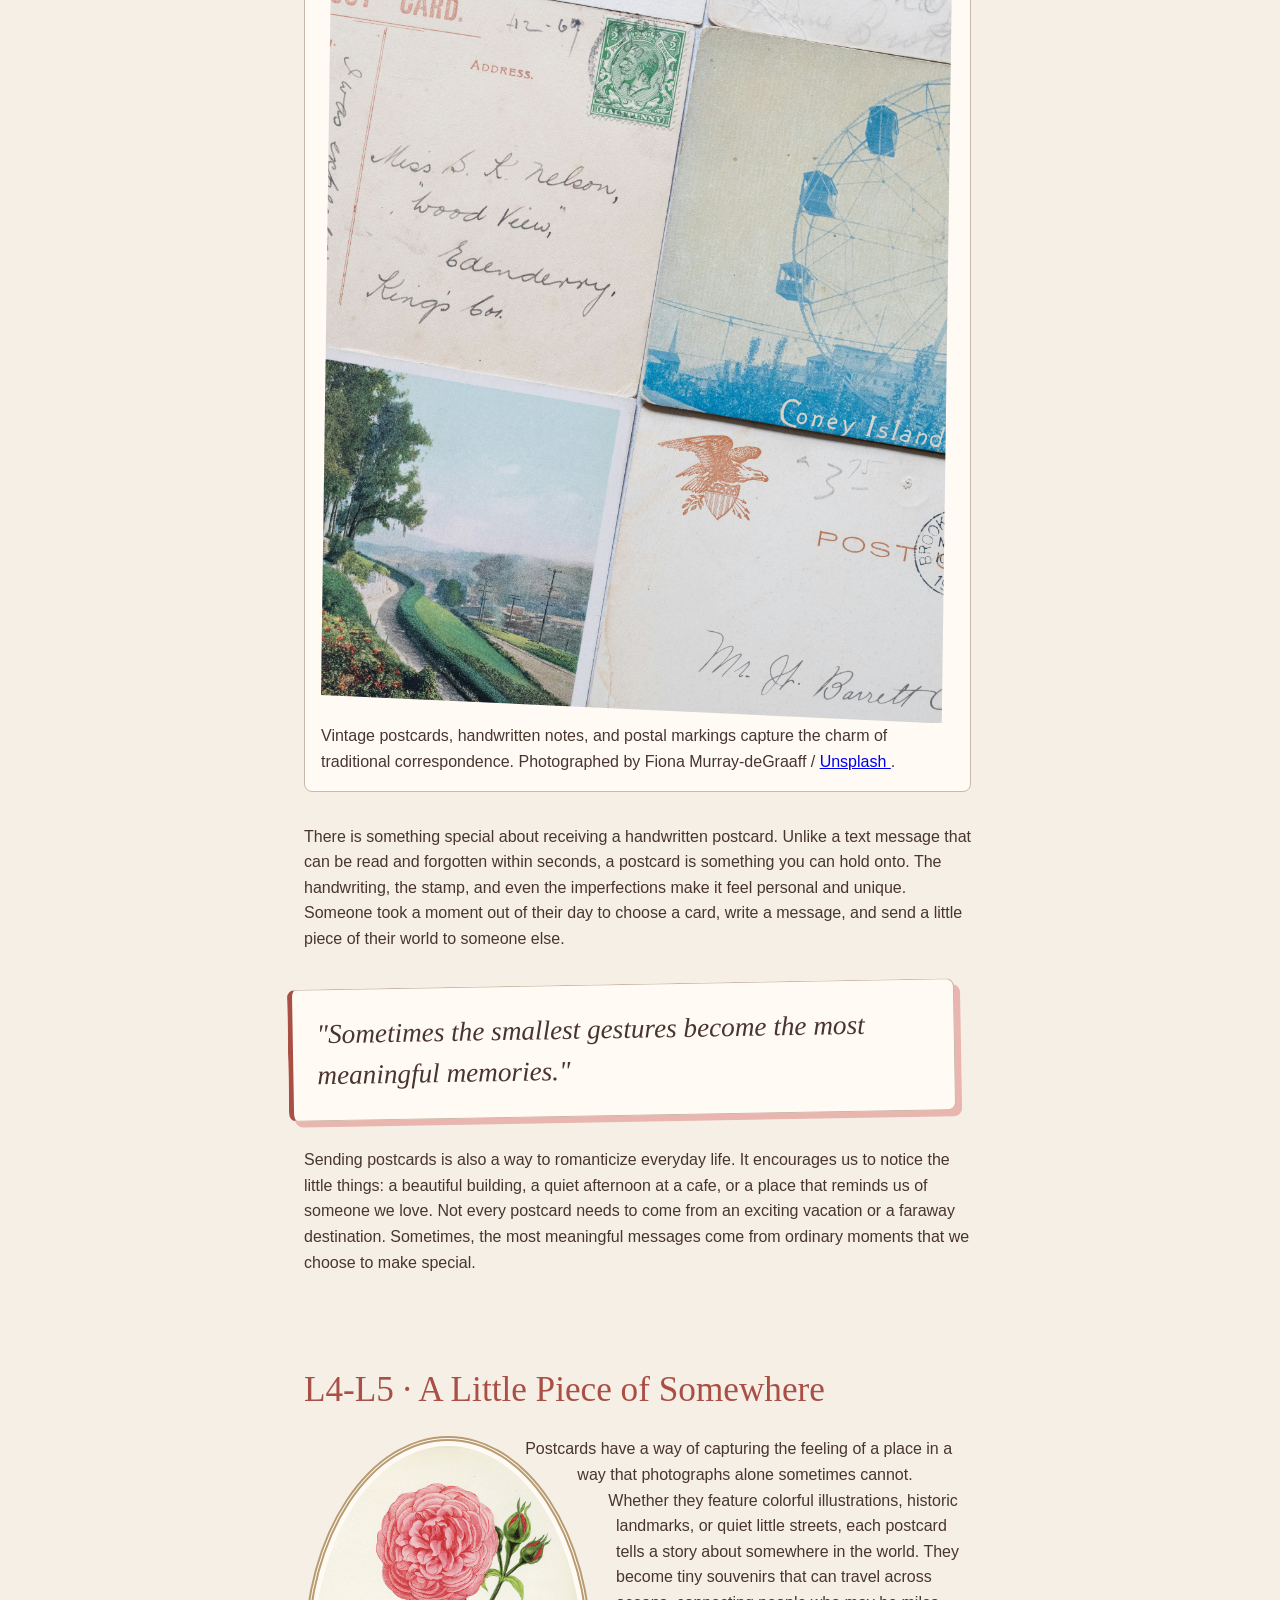
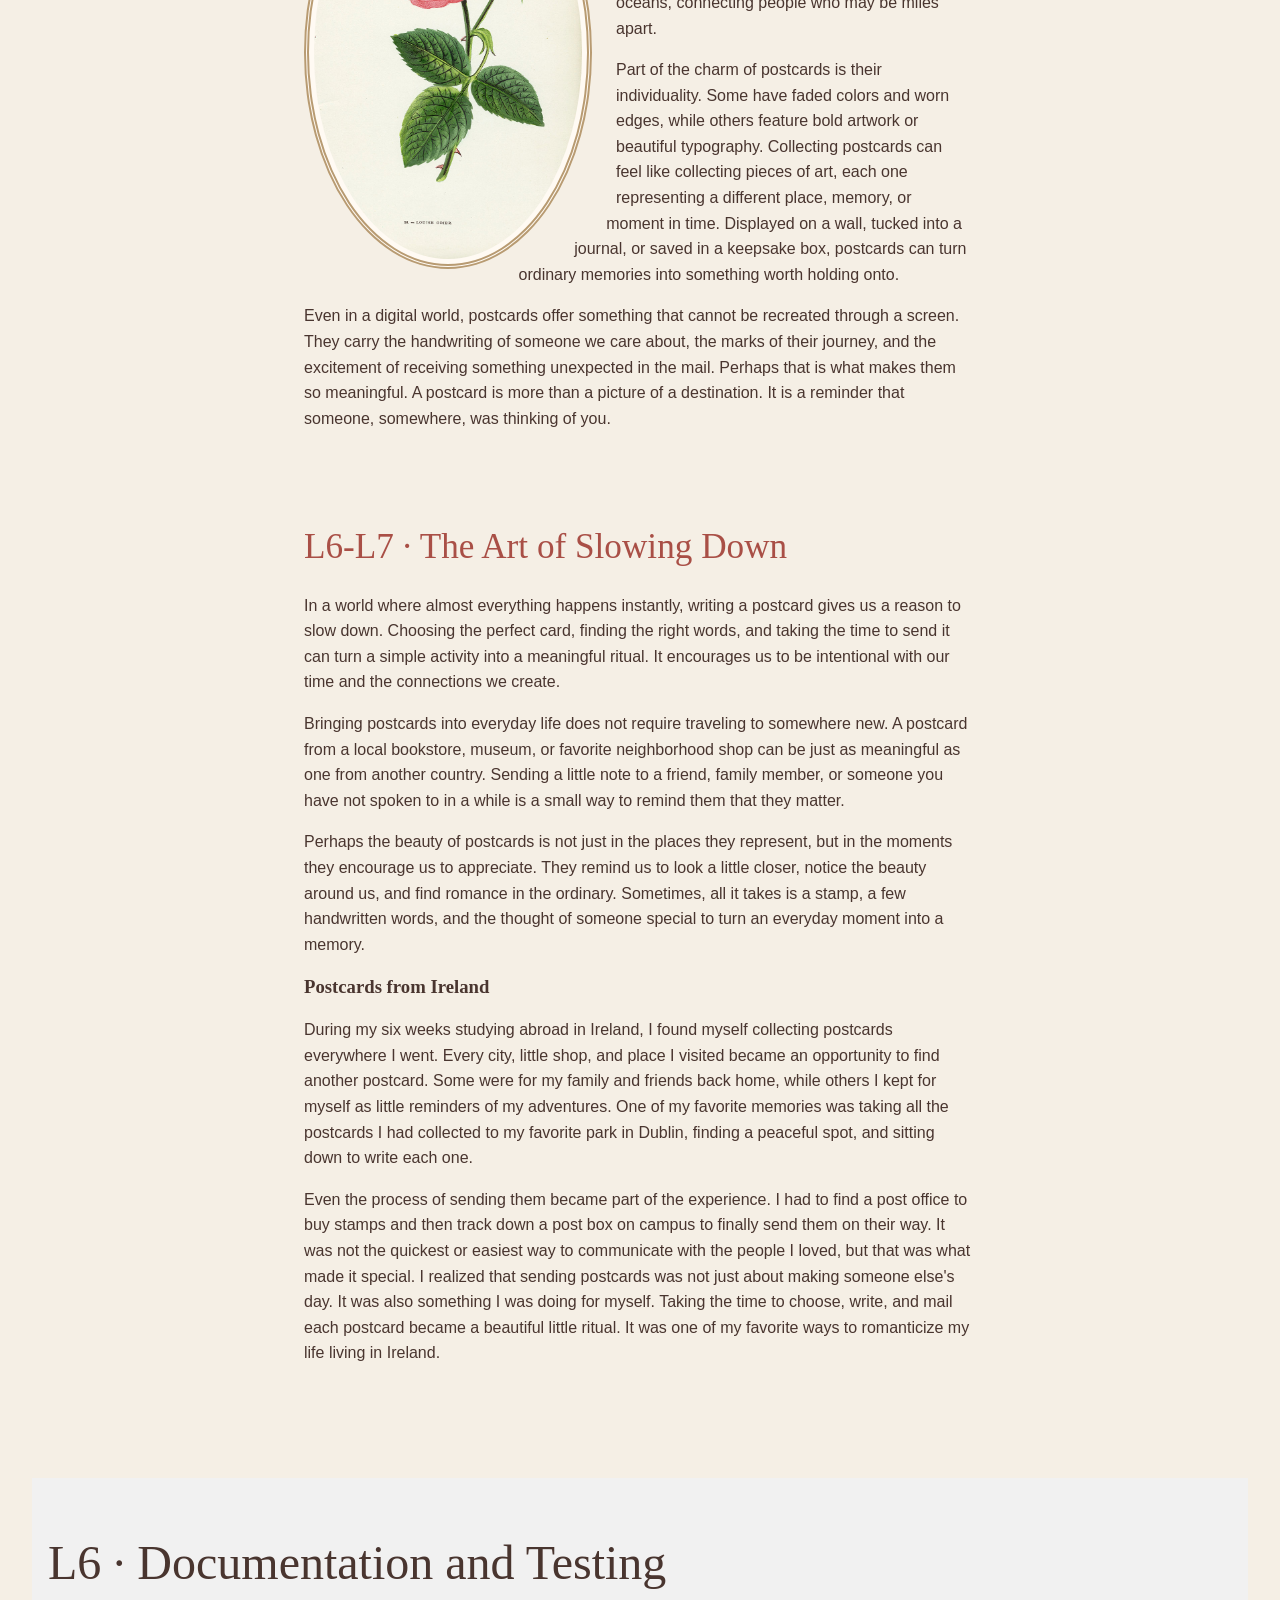
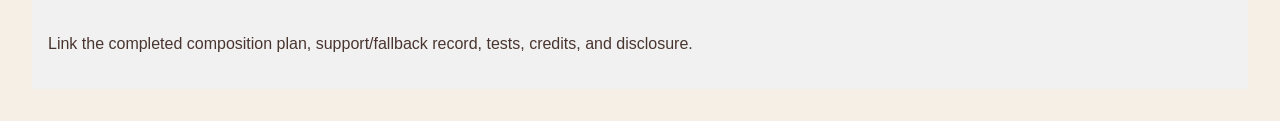
==== commit f1128b15: "polish editorial section heading" ====
--- a/index.html
+++ b/index.html
@@ -87,8 +87,8 @@
                 <section id="section-two">
                     <h2>L4-L5 · A Little Piece of Somewhere</h2>
                     <img class="shape-portrait" 
-                    src="images/fiona-murray-degraaff-XVVSAH2CTKI-unsplash 2.jpg" 
-                    alt="Vintage postcards featuring handwritten messages and postage stammps" 
+                    src="images/Louise_Odier1.jpg" 
+                    alt="Antique botanical illustration of pink Louise Odier roses" 
                     width="600" 
                     height="600">
                     <p>
--- a/styles.css
+++ b/styles.css
@@ -152,13 +152,16 @@
     box-shadow: 6px 6px 0 var(--color-accent);
 }
 
-/* Ppstcard image with editorial text message */
+/* Postcard image with editorial text message */
 .shape-portrait{
     display: block;
     width:min(45%,18rem);
     height: auto;
     margin:0 1.5rem 1rem 0;
     border-radius:50%;
+    border: 5px double #b89b72;
+    padding: 5px;
+    background-color: #fffaf3;
 }
 
 @media (min-width: 52rem){
@@ -334,4 +337,13 @@
         margin-inline-start: 0;
         transform: none;
     }
+}
+
+article section h2{
+    color: var(--color-action);
+    font-family: Georgia, serif;
+    font-size: clamp(1.6rem, 3vw, 2.2rem);
+    line-height: 1.25;
+    margin-bottom: 1.5rem;
+    padding
 }
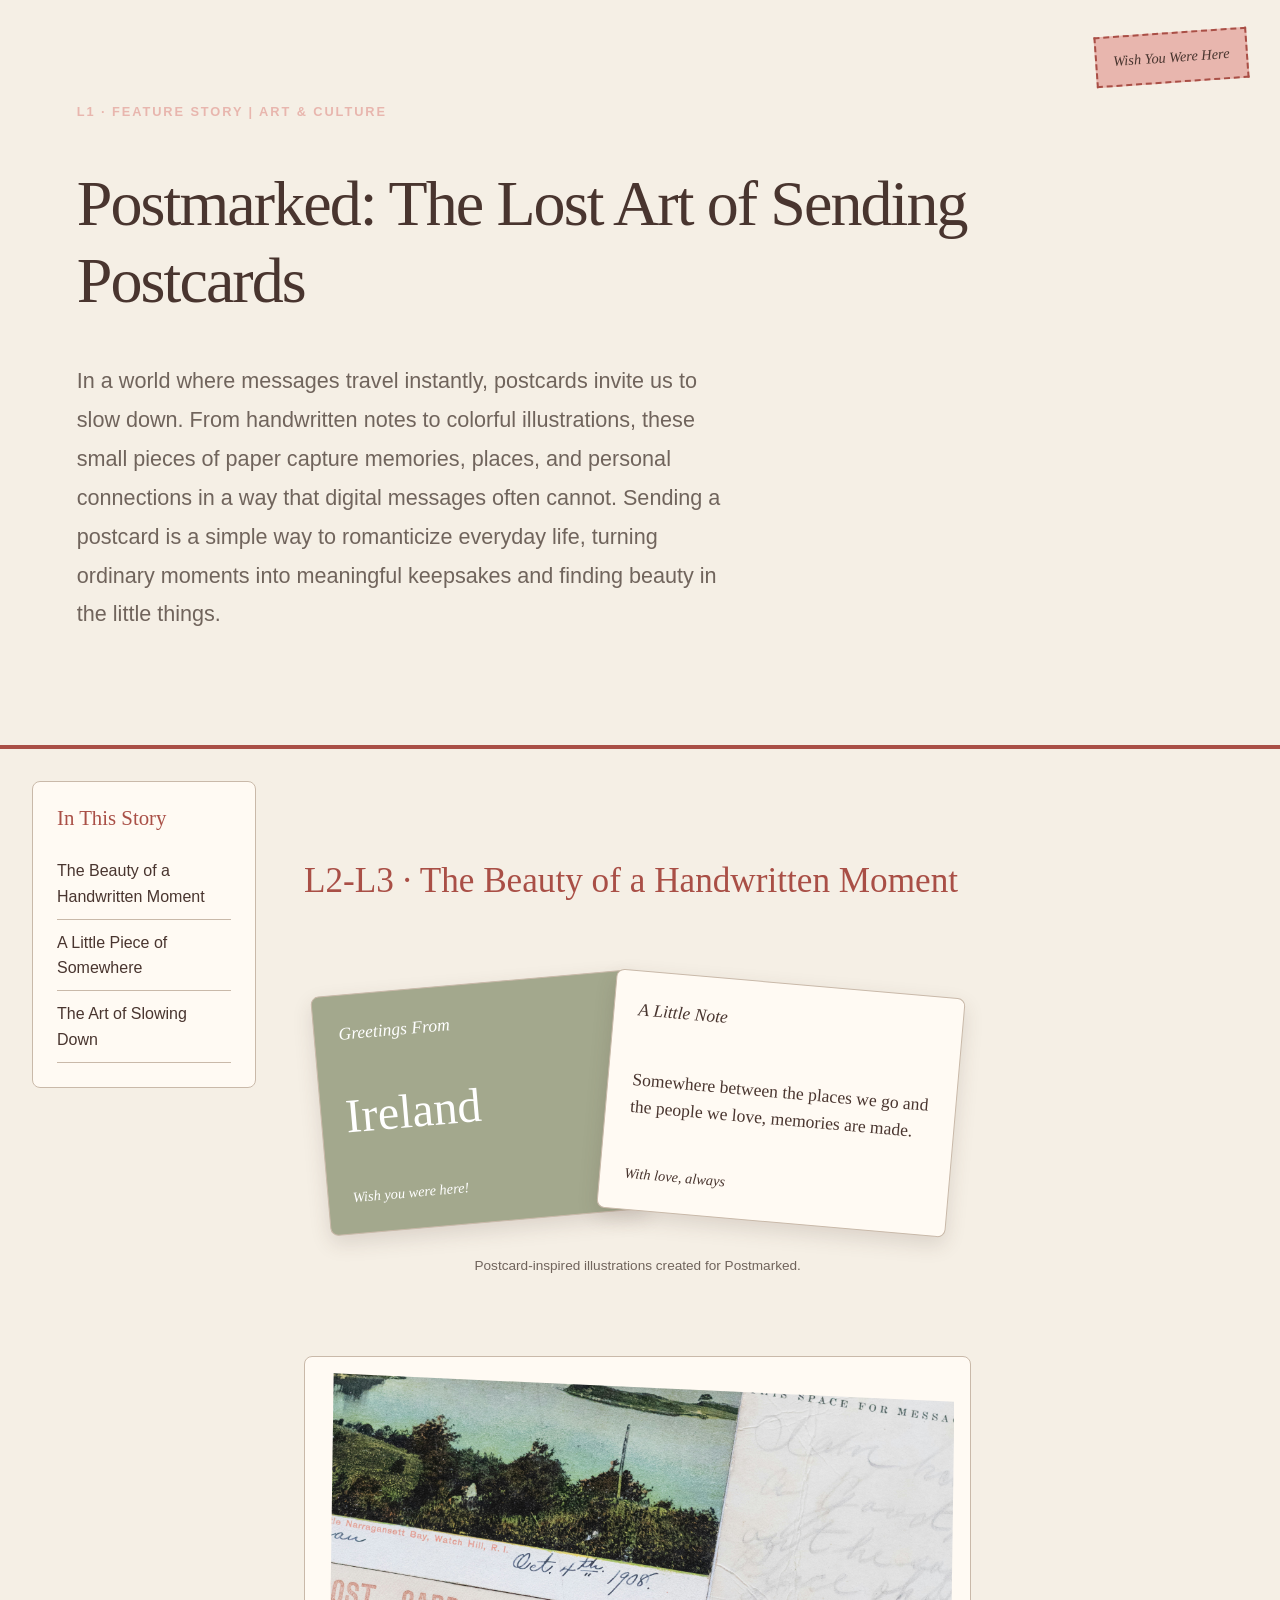
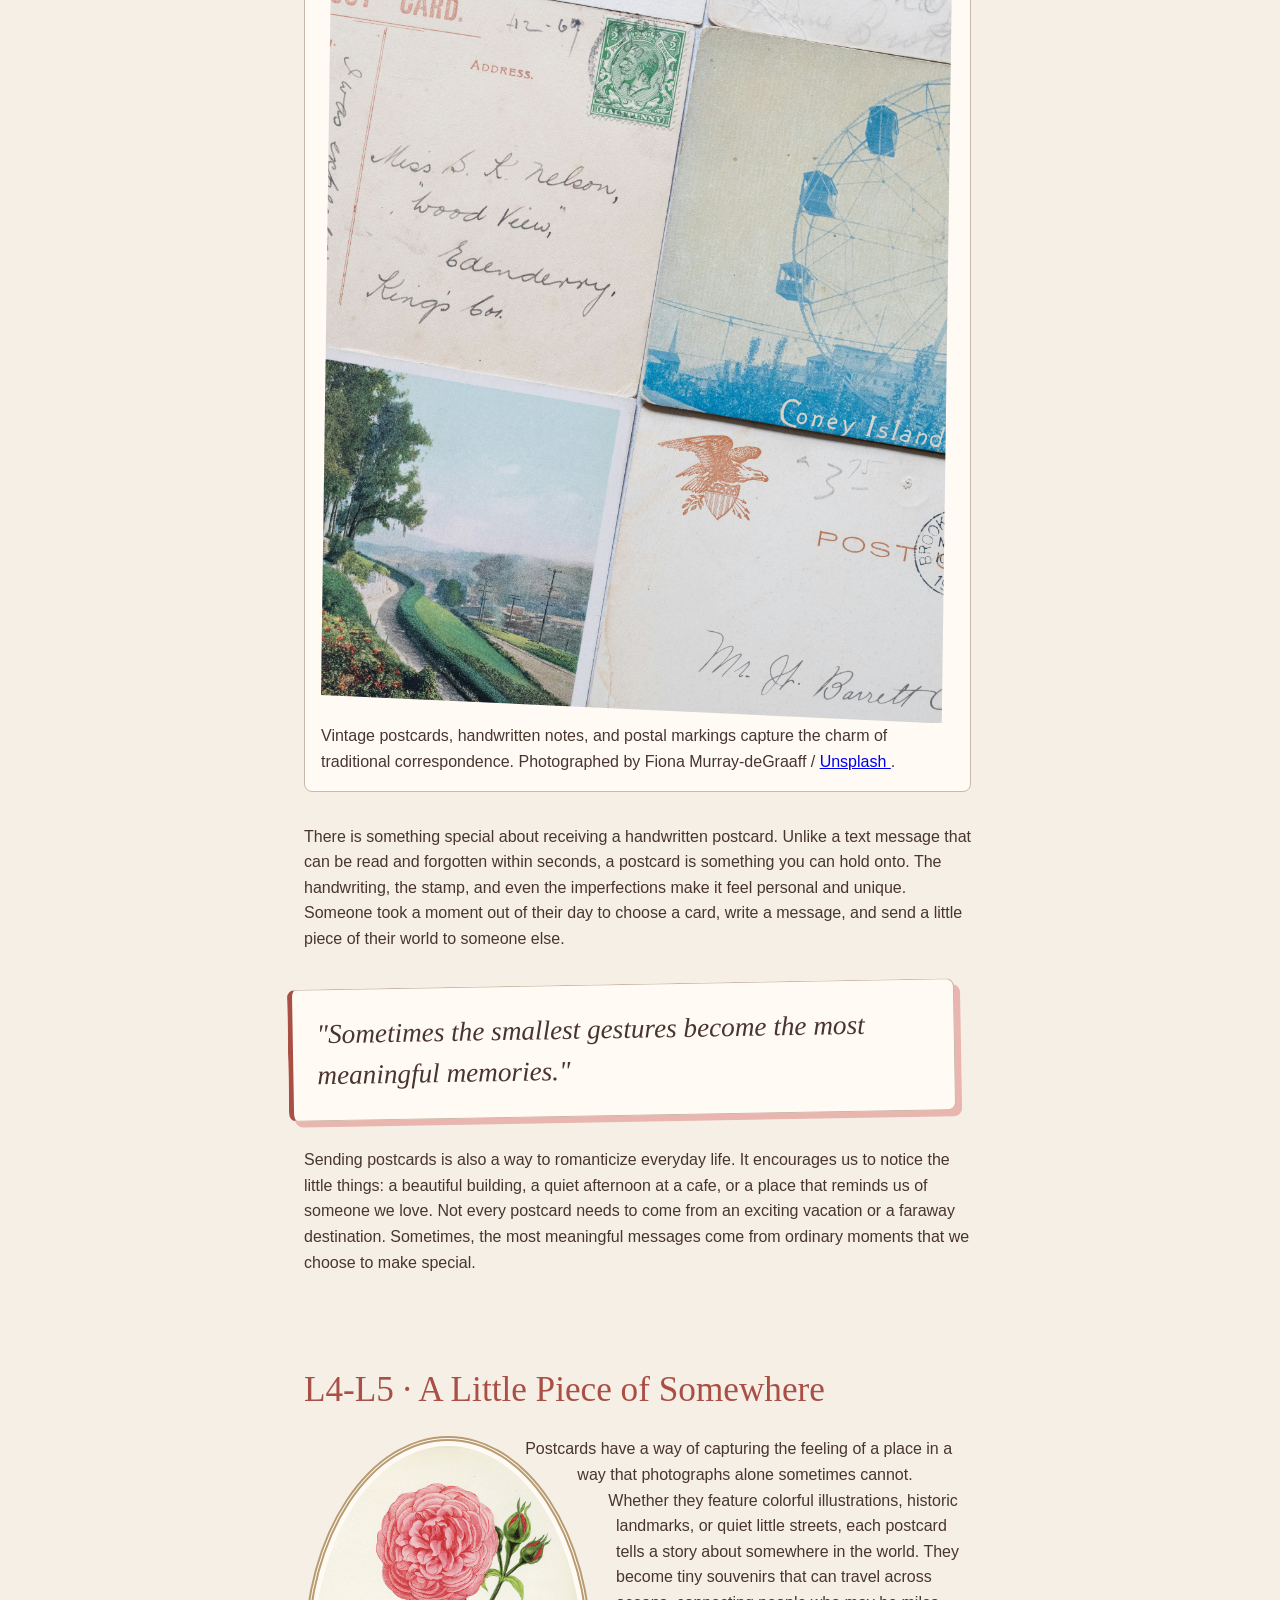
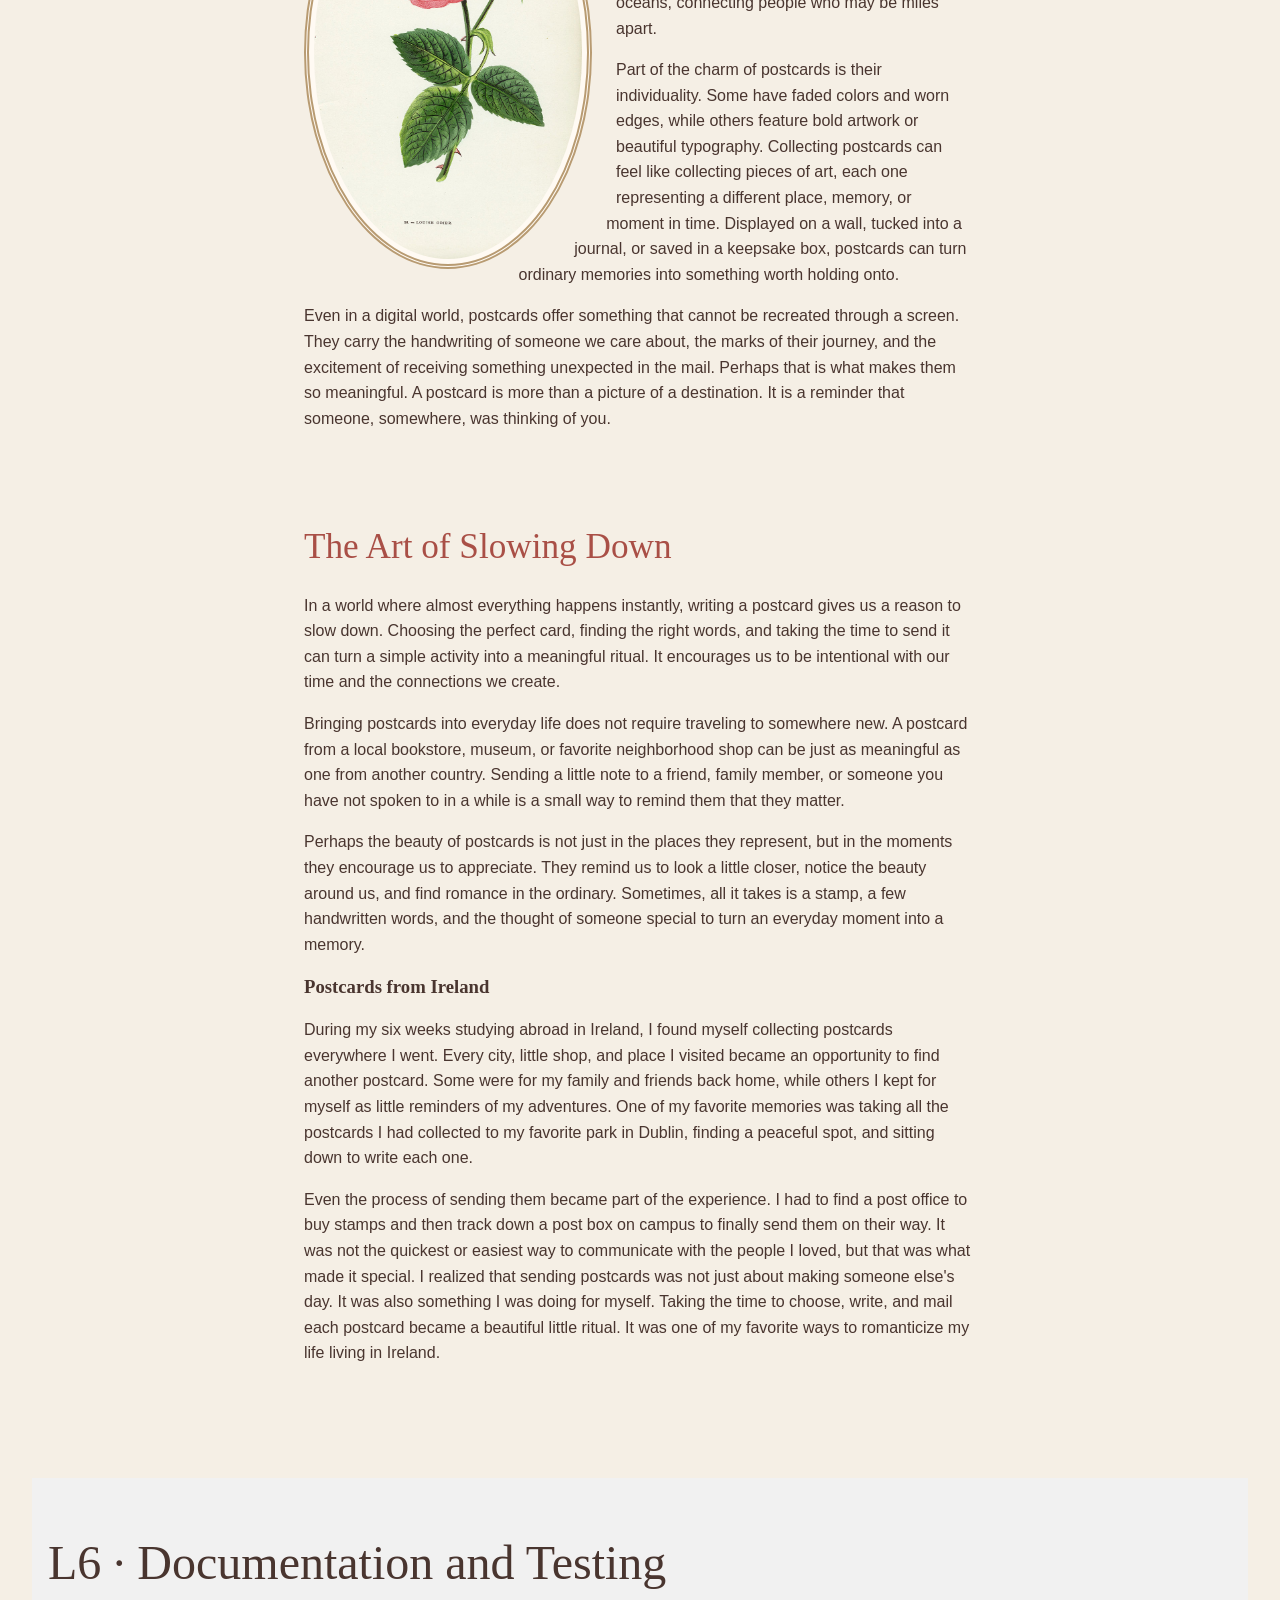
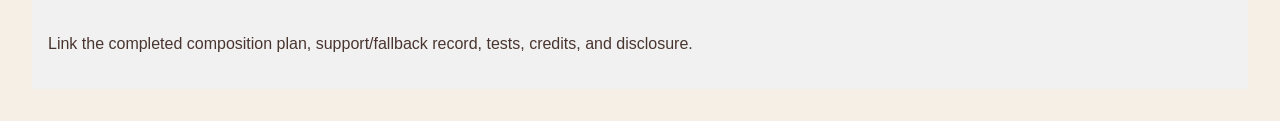
==== commit 478366a2: "Review article word count and headings" ====
--- a/index.html
+++ b/index.html
@@ -14,7 +14,7 @@
                 In a world where messages travel instantly, postcards invite us to slow down.
                 From handwritten notes to colorful illustrations, these small pieces of paper capture
                 memories, places, and personal connections in a way that digital messages often cannot.
-                Sending a postcard is a simple way to romanticize everyday life, turing ordinary
+                Sending a postcard is a simple way to romanticize everyday life, turning ordinary
                 moments into meaningful keepsakes and finding beauty in the little things.
             </p>
             <span class="issue-badge">Wish You Were Here</span>
@@ -119,7 +119,7 @@
                 </section>
 
                 <section id="section-three">
-                    <h2>L6-L7 · The Art of Slowing Down</h2>
+                    <h2>The Art of Slowing Down</h2>
 
                     <p>
                         In a world where almost everything happens instantly, writing a 
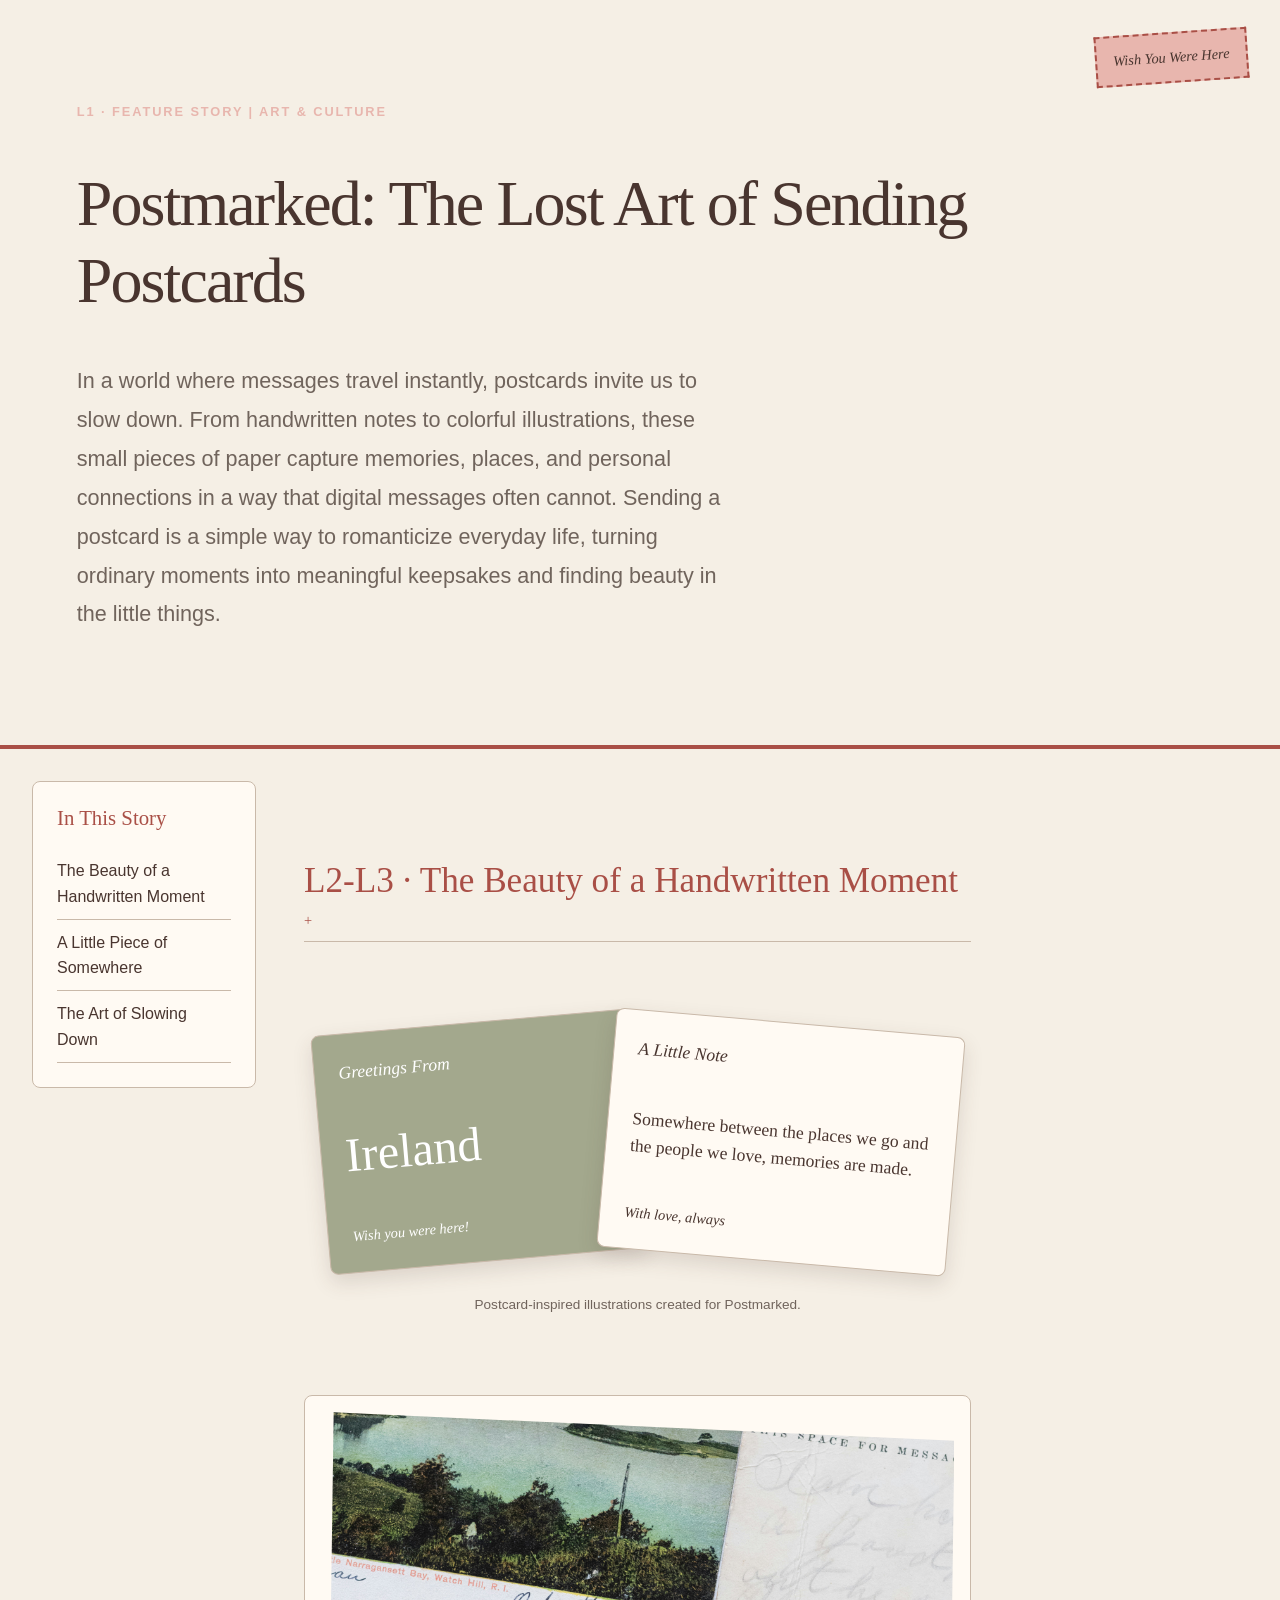
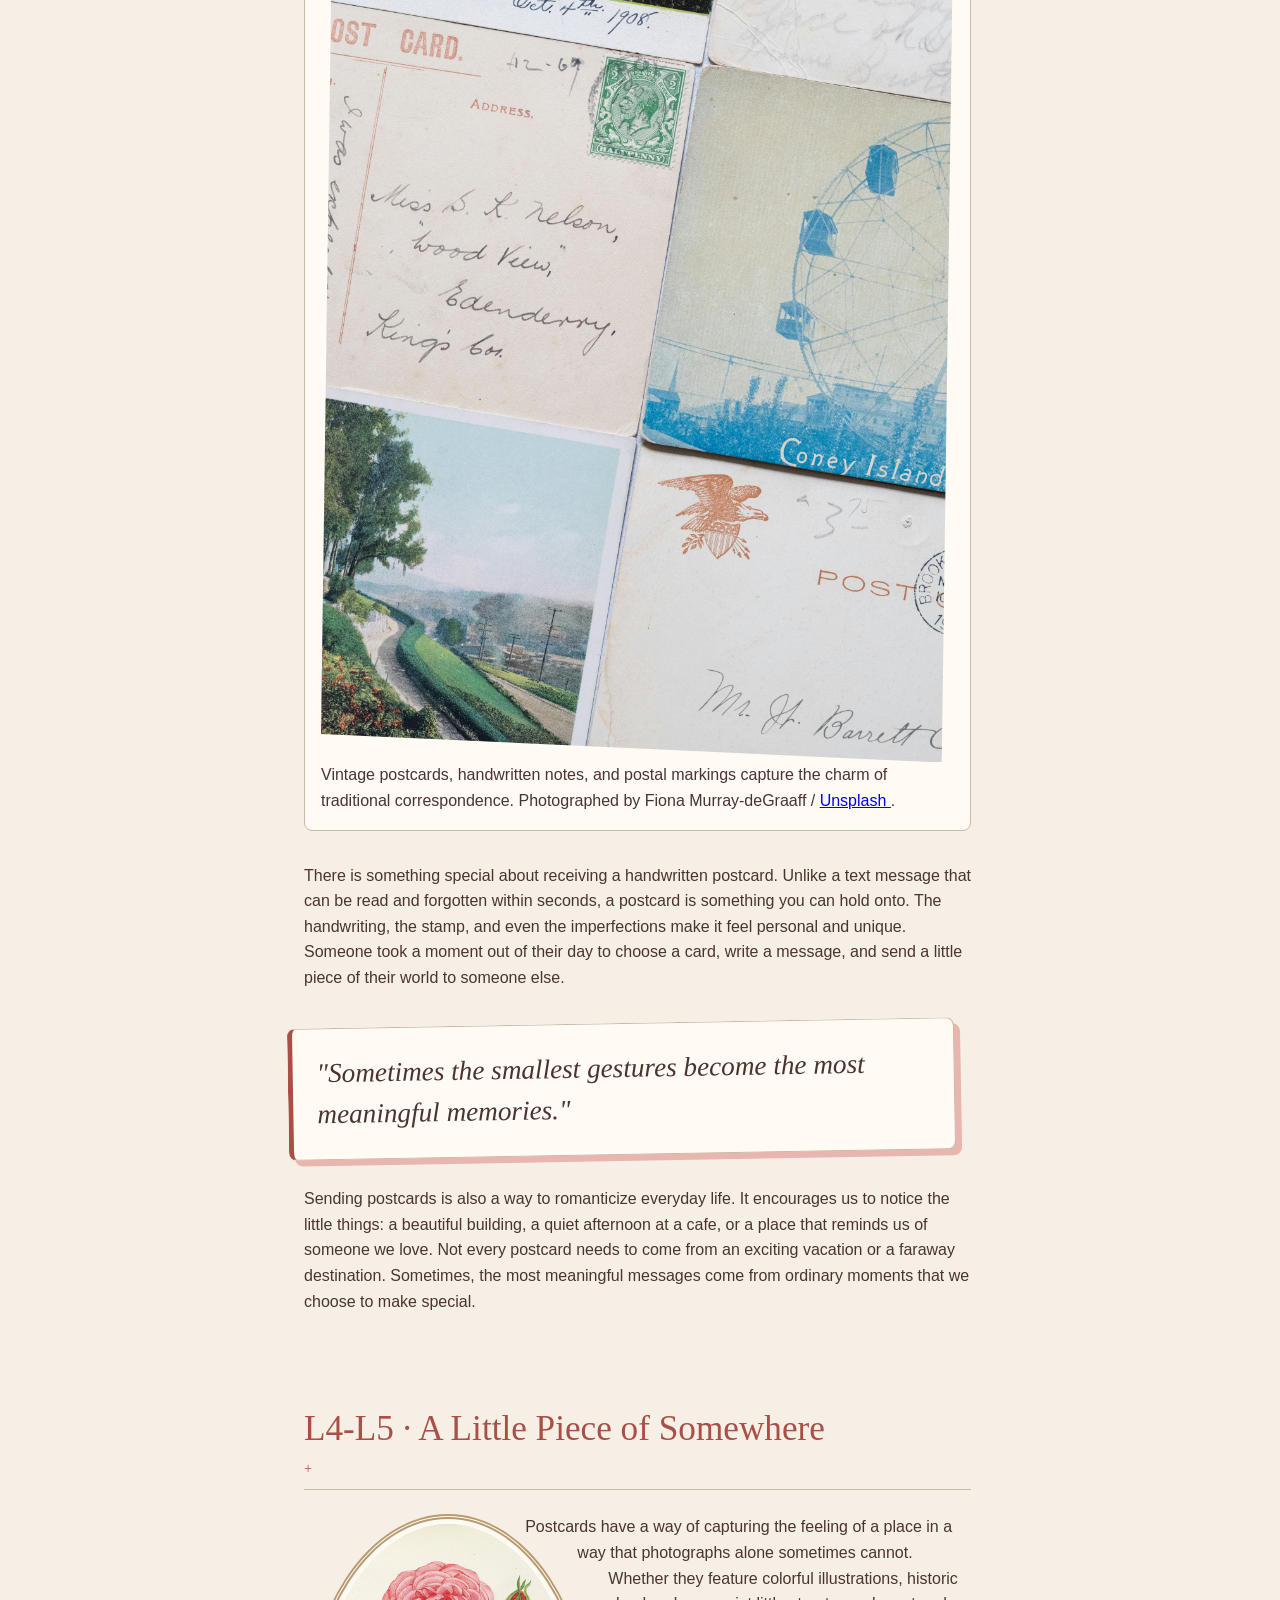
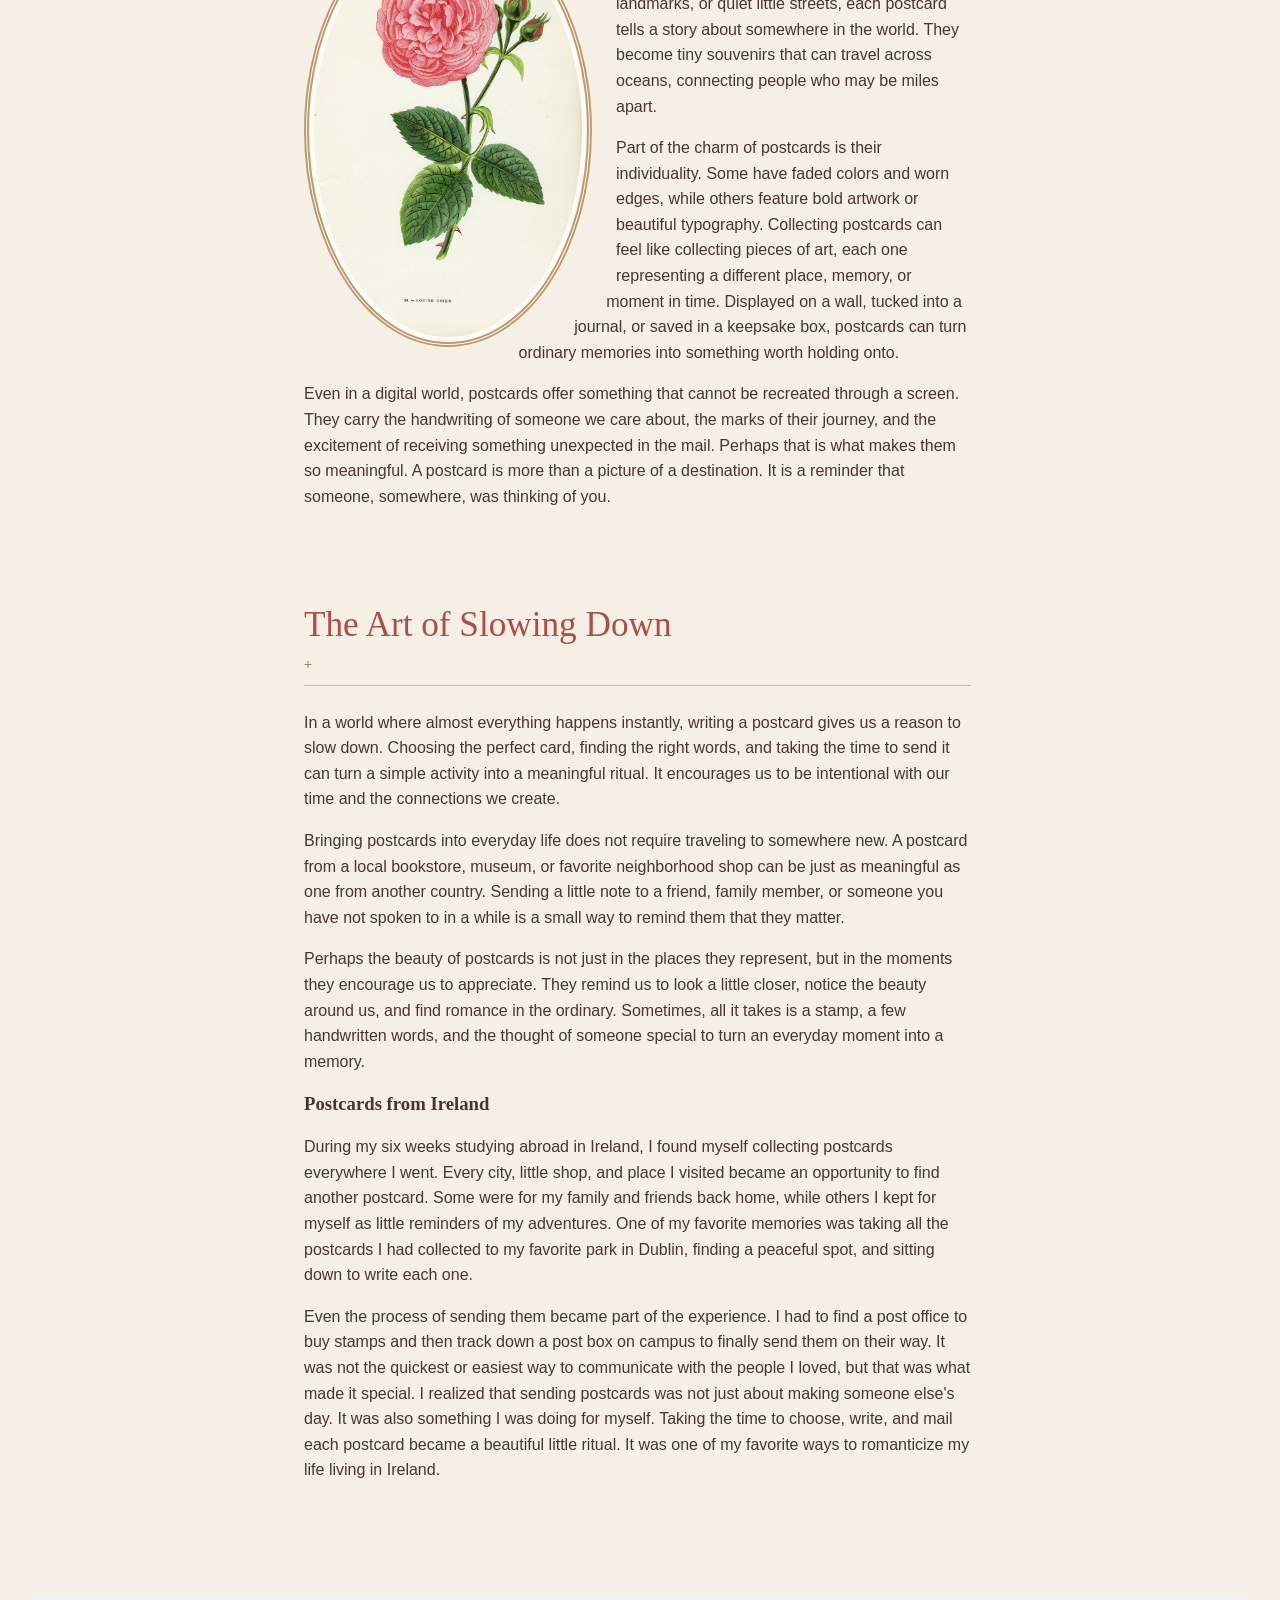
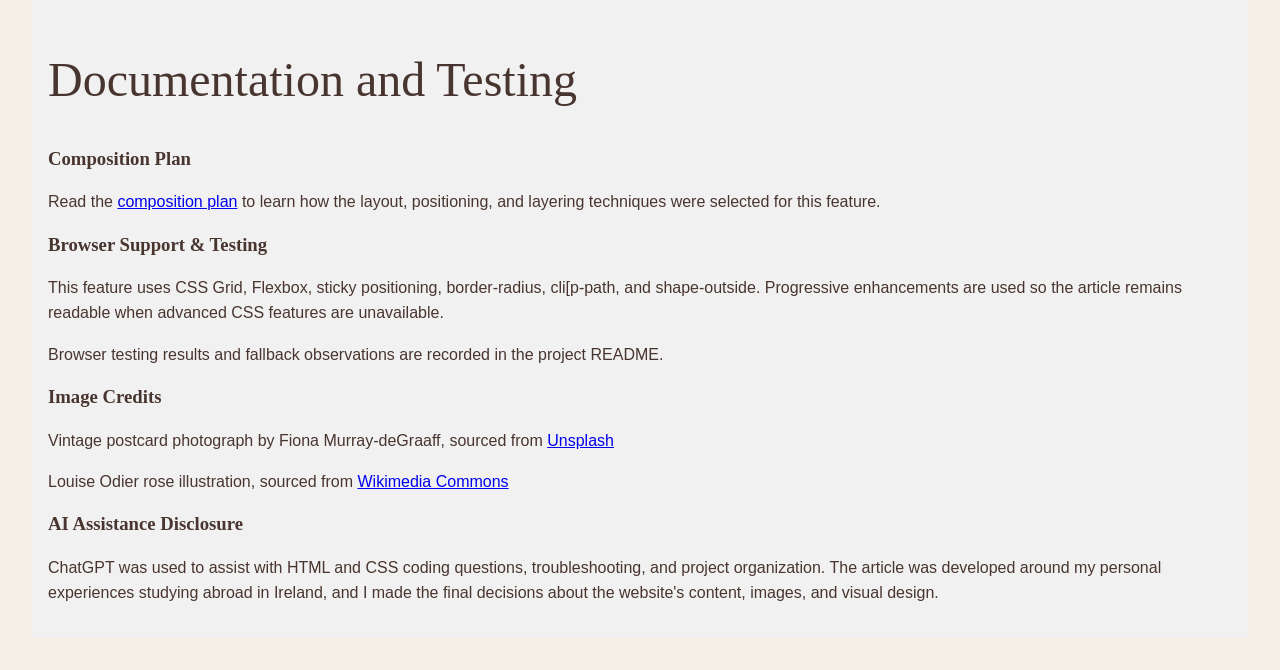
==== commit a92acd45: "Add documentation and credits section" ====
--- a/index.html
+++ b/index.html
@@ -168,9 +168,51 @@
                     
                 </section>
             </article>
-            <section class="documentation">
-                <h2>L6 · Documentation and Testing</h2>
-                <p>Link the completed composition plan, support/fallback record, tests, credits, and disclosure.</p>
+            <section class="documentation" aria-labelledby="documentation-heading">
+                <h2 id="documentation-heading">Documentation and Testing</h2>
+                <h3>Composition Plan</h3>
+                <p>
+                   Read the 
+                   <a href="composition-plan.html">composition plan</a>
+                   to learn how the layout, positioning, and layering techniques were 
+                   selected for this feature. 
+                </p>
+
+                <h3>Browser Support & Testing</h3>
+                <p>
+                    This feature uses CSS Grid, Flexbox, sticky positioning, border-radius,
+                    cli[p-path, and shape-outside. Progressive enhancements are used so the article remains 
+                    readable when advanced CSS features are unavailable.
+                </p>
+
+                <p>
+                    Browser testing results and fallback observations are recorded in the project README.
+                </p>
+
+                <h3>Image Credits</h3>
+                <p>
+                    Vintage postcard photograph by Fiona Murray-deGraaff, sourced from 
+                    <a href="https://unsplash.com/photos/dZZxUjWUx_o">
+                        Unsplash
+                    </a>
+                </p>
+
+                <p>
+                    Louise Odier rose illustration, sourced from 
+                    <a href="https://commons.wikimedia.org/wiki/File:Louise_Odier1.jpg">
+                        Wikimedia Commons
+                    </a>
+                </p>
+
+                <h3>AI Assistance Disclosure</h3>
+                <p>
+                        ChatGPT was used to assist with HTML and CSS coding questions,
+                        troubleshooting, and project organization.
+                        The article was developed around my personal experiences
+                        studying abroad in Ireland, and I made the final
+                        decisions about the website's content, images,
+                        and visual design.
+                </p>
             </section>
         </main>
     </body>
--- a/styles.css
+++ b/styles.css
@@ -345,5 +345,16 @@
     font-size: clamp(1.6rem, 3vw, 2.2rem);
     line-height: 1.25;
     margin-bottom: 1.5rem;
-    padding
-}+    padding-bottom: .75rem;
+    border-bottom: 1px solid var(--color-border);
+}
+
+/* Small decorative detail below each heading */
+article section h2::after{
+    content: "+";
+    display: block;
+    color: var(--color-action);
+    font-size: .9rem;
+    margin-top: .5rem;
+}
+
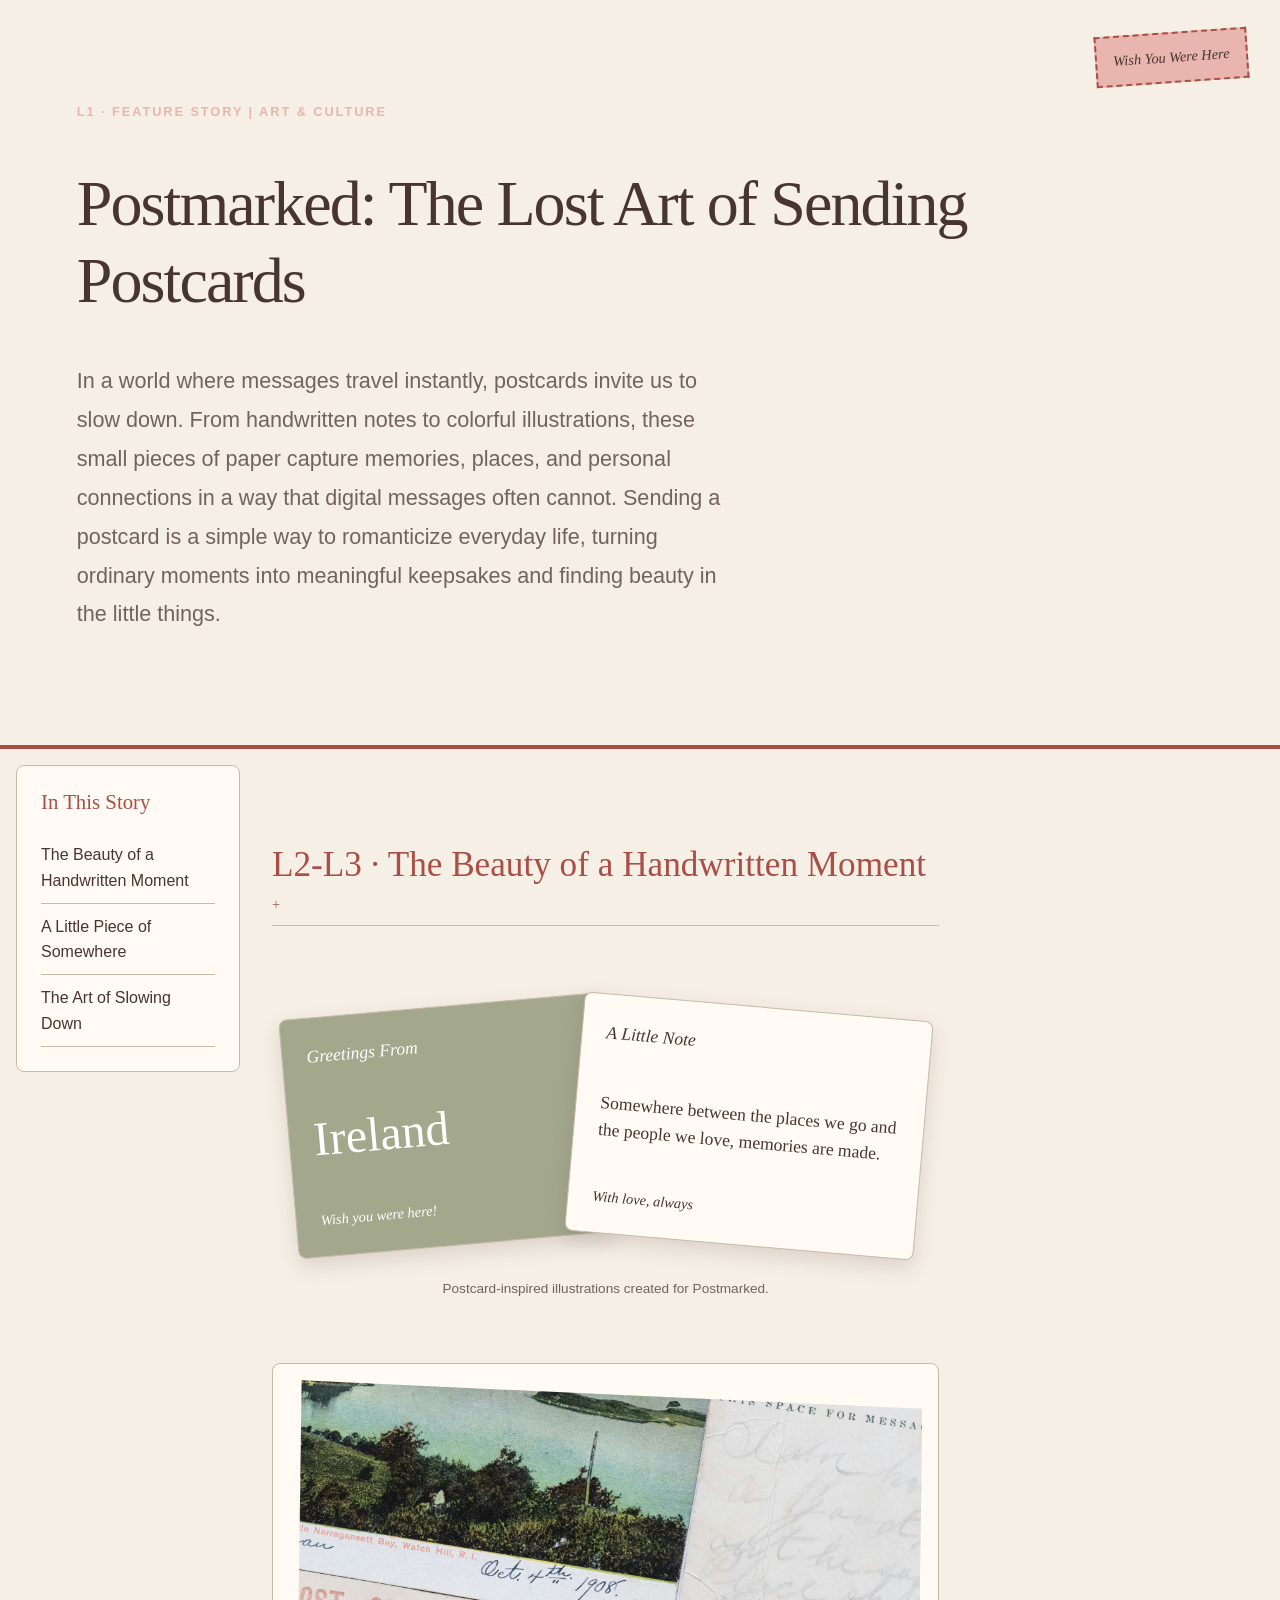
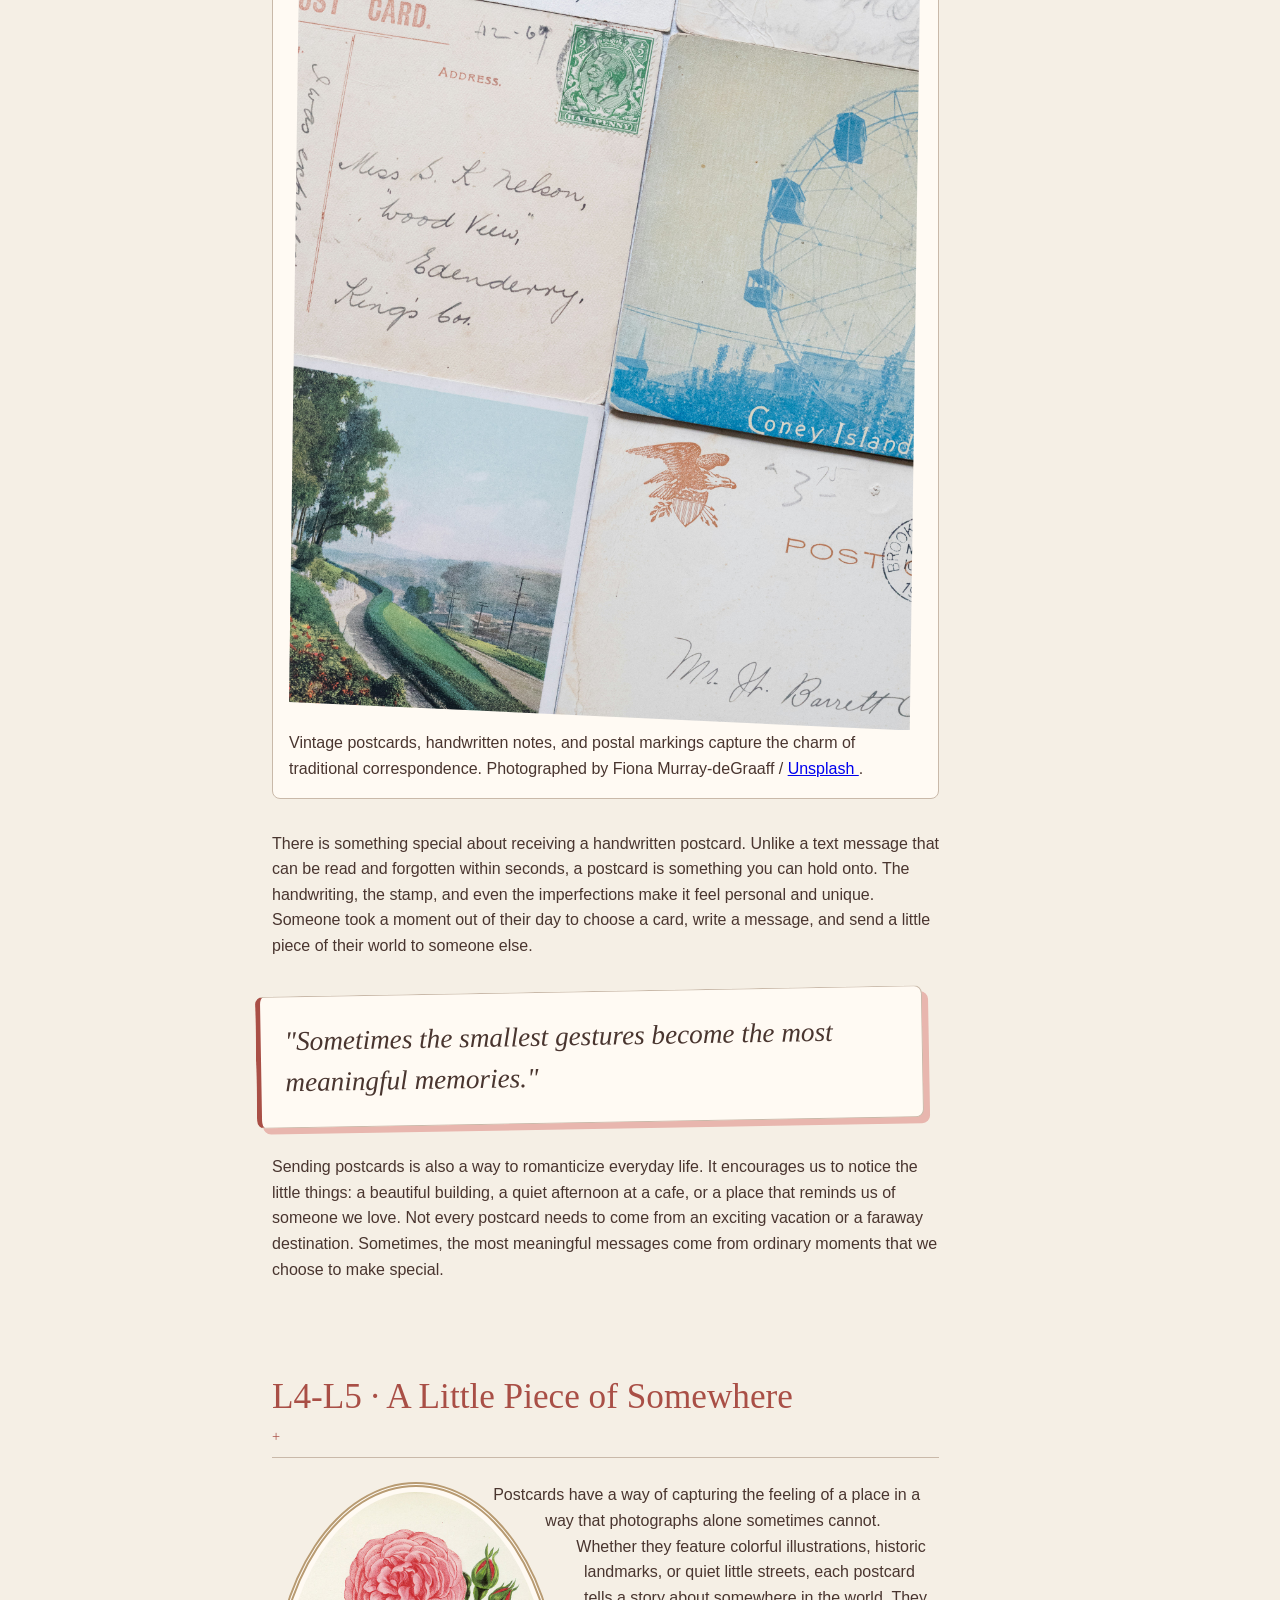
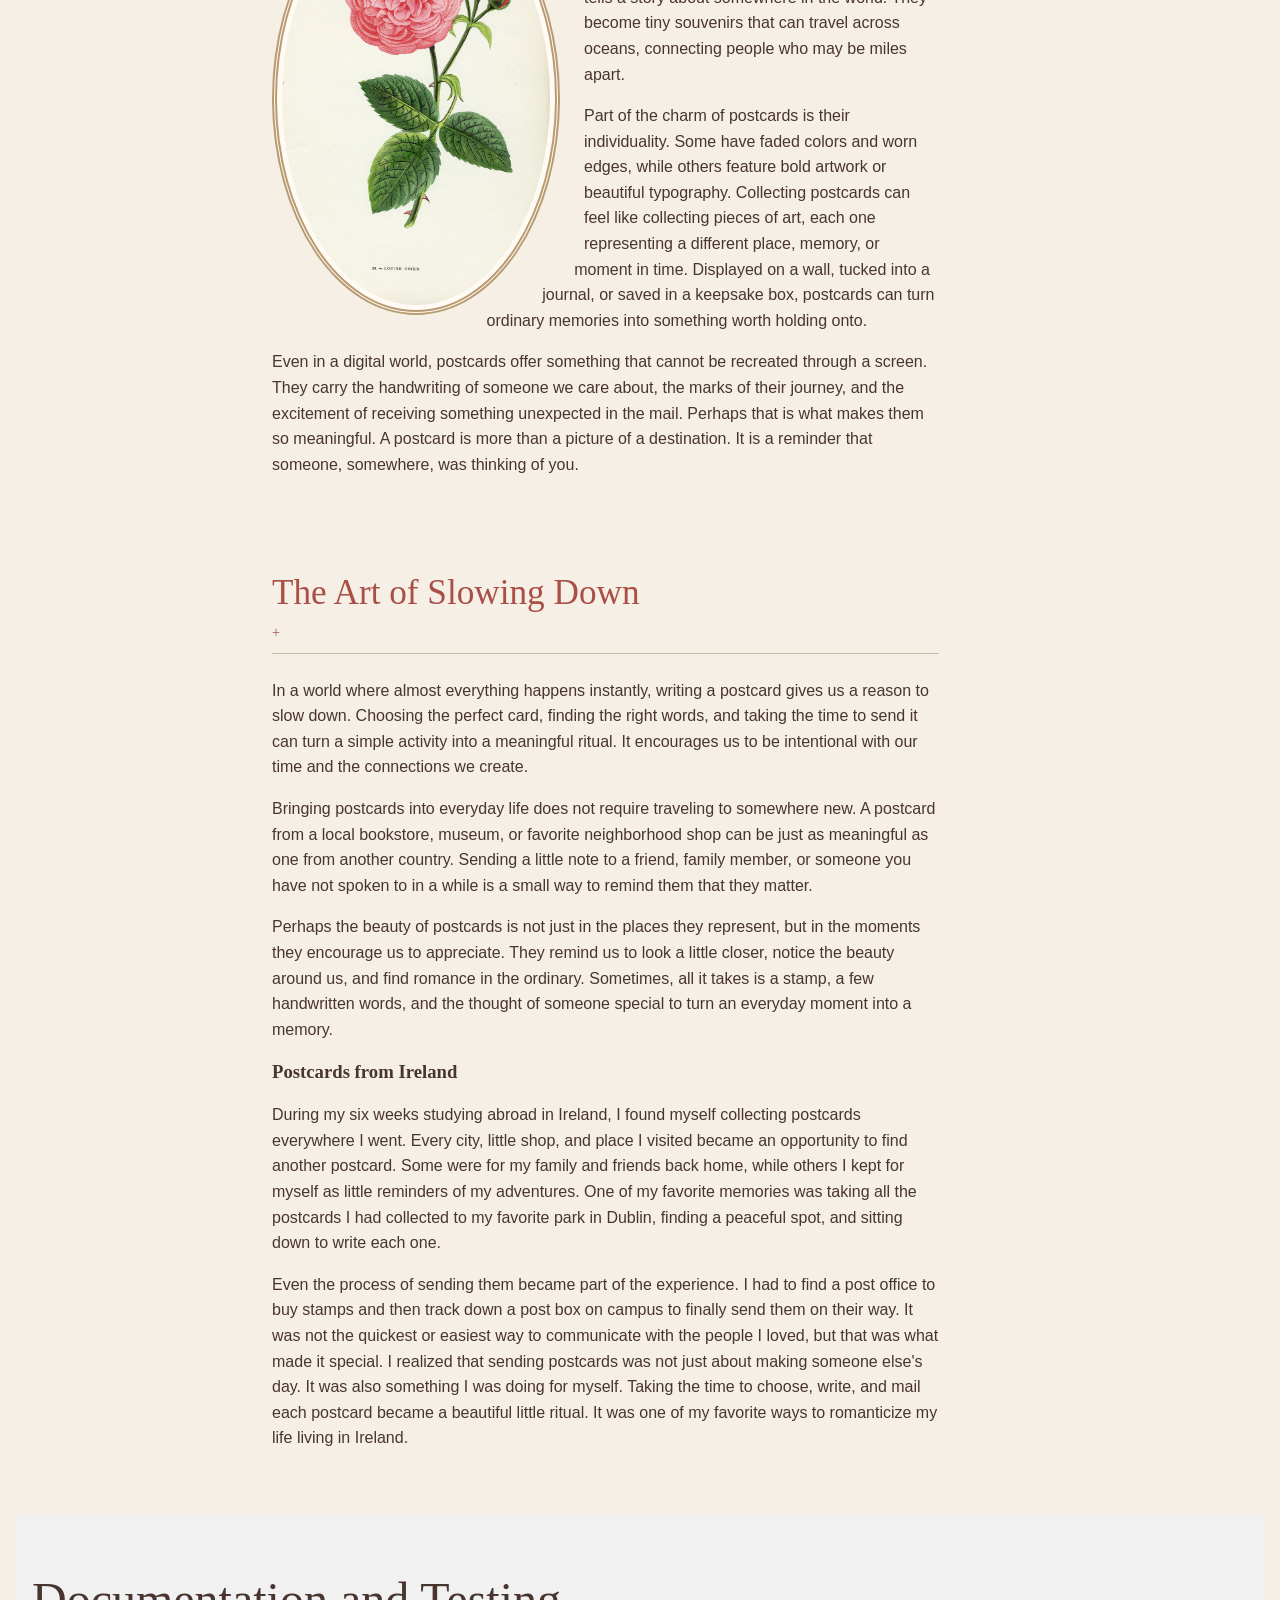
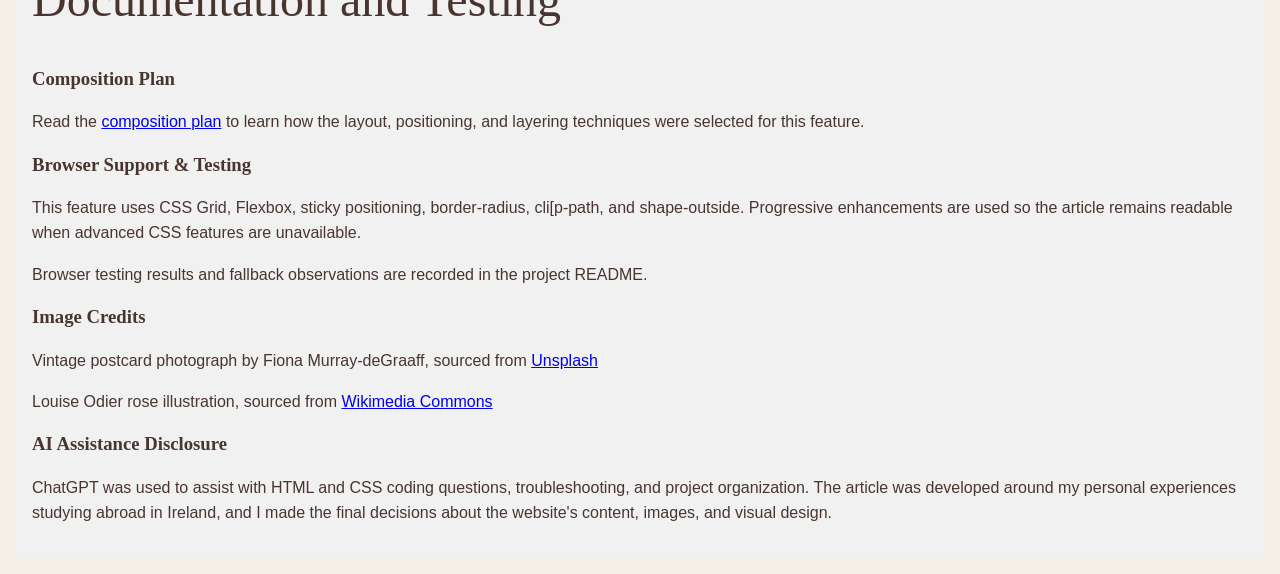
==== commit 033c043e: "fixed sticky nav and article layout" ====
--- a/index.html
+++ b/index.html
@@ -20,12 +20,13 @@
             <span class="issue-badge">Wish You Were Here</span>
         </header>
         <main>
-            <aside class="story-guide">
-                <h2>In This Story</h2>
-                <a href="#section-one">The Beauty of a Handwritten Moment</a>
-                <a href="#section-two">A Little Piece of Somewhere</a>
-                <a href="#section-three">The Art of Slowing Down</a>
-            </aside>
+            <div class="story-layout">
+                <aside class="story-guide">
+                    <h2>In This Story</h2>
+                    <a href="#section-one">The Beauty of a Handwritten Moment</a>
+                    <a href="#section-two">A Little Piece of Somewhere</a>
+                    <a href="#section-three">The Art of Slowing Down</a>
+                </aside>
             <article>
                 <section id="section-one">
                     <h2>L2-L3 · The Beauty of a Handwritten Moment</h2>
@@ -168,6 +169,7 @@
                     
                 </section>
             </article>
+        </div>
             <section class="documentation" aria-labelledby="documentation-heading">
                 <h2 id="documentation-heading">Documentation and Testing</h2>
                 <h3>Composition Plan</h3>
--- a/styles.css
+++ b/styles.css
@@ -84,11 +84,14 @@
     transform:rotate(-4deg);
 }
 main{
-    display:grid;
-    gap:clamp(1.5rem, 4vw, 3rem);
-    max-width:80rem;
-    margin-inline:auto;
-    padding: clamp(1rem, 3vw, 2rem);
+    max-width: 80rem;
+    margin: auto;
+    padding: var(--space-3);
+}
+
+.story-layout{
+    display: grid;
+    gap: 2rem;
 }
 article{
     min-width:0;
@@ -127,7 +130,7 @@
 
 .feature-figure{
     position:relative;
-    margin:0;
+    margin:1rem 0;
     padding:1rem;
     border:1px solid var(--color-border);
     border-radius:var(--radius);
@@ -183,7 +186,8 @@
 }
 @media (min-width:52rem){
     main{
-        grid-template-columns:14rem 1fr;
+        grid-template-columns:14rem minmax(0,1fr);
+        align-items: start;
     }
     .story-guide{
         position:sticky;
@@ -209,6 +213,8 @@
         position: relative;
         margin: 2rem 0;
         padding: 1rem;
+        max-width: 42rem;
+        margin-inline:auto;
         background: #fffaf3;
         border: 1px solid var(--color-border);
         border-radius: var(--radius);
@@ -261,6 +267,7 @@
     align-items: center;
     gap: 0;
     margin: 3rem 0;
+    margin-bottom: 1rem;
     padding: 2rem 1rem;
     isolation: isolate;
 }
@@ -358,3 +365,13 @@
     margin-top: .5rem;
 }
 
+/* Desktop article and sidebar layout */
+@media (min-width: 52rem) {
+    .story-layout {
+        display: grid;
+        grid-template-columns: 14rem minmax(0,1fr);
+        gap: 2rem;
+        align-items: start;
+    }
+}
+
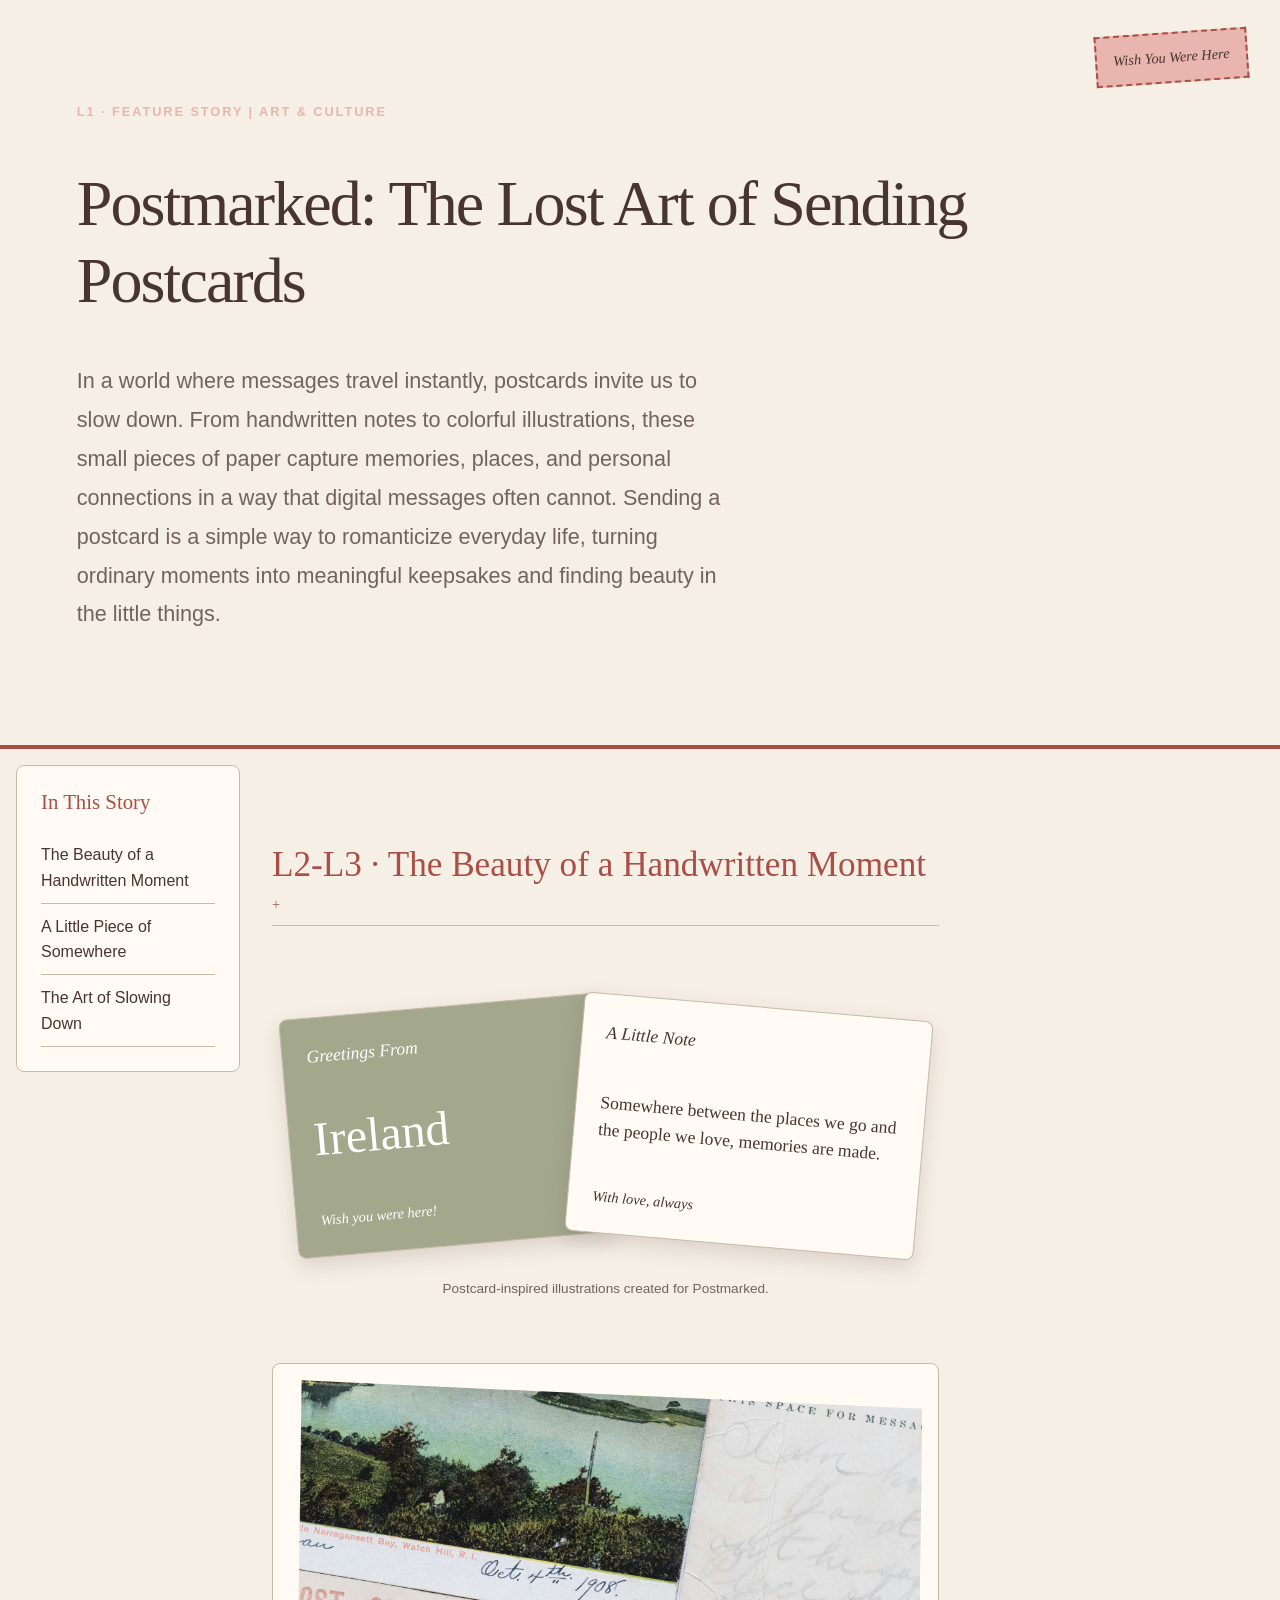
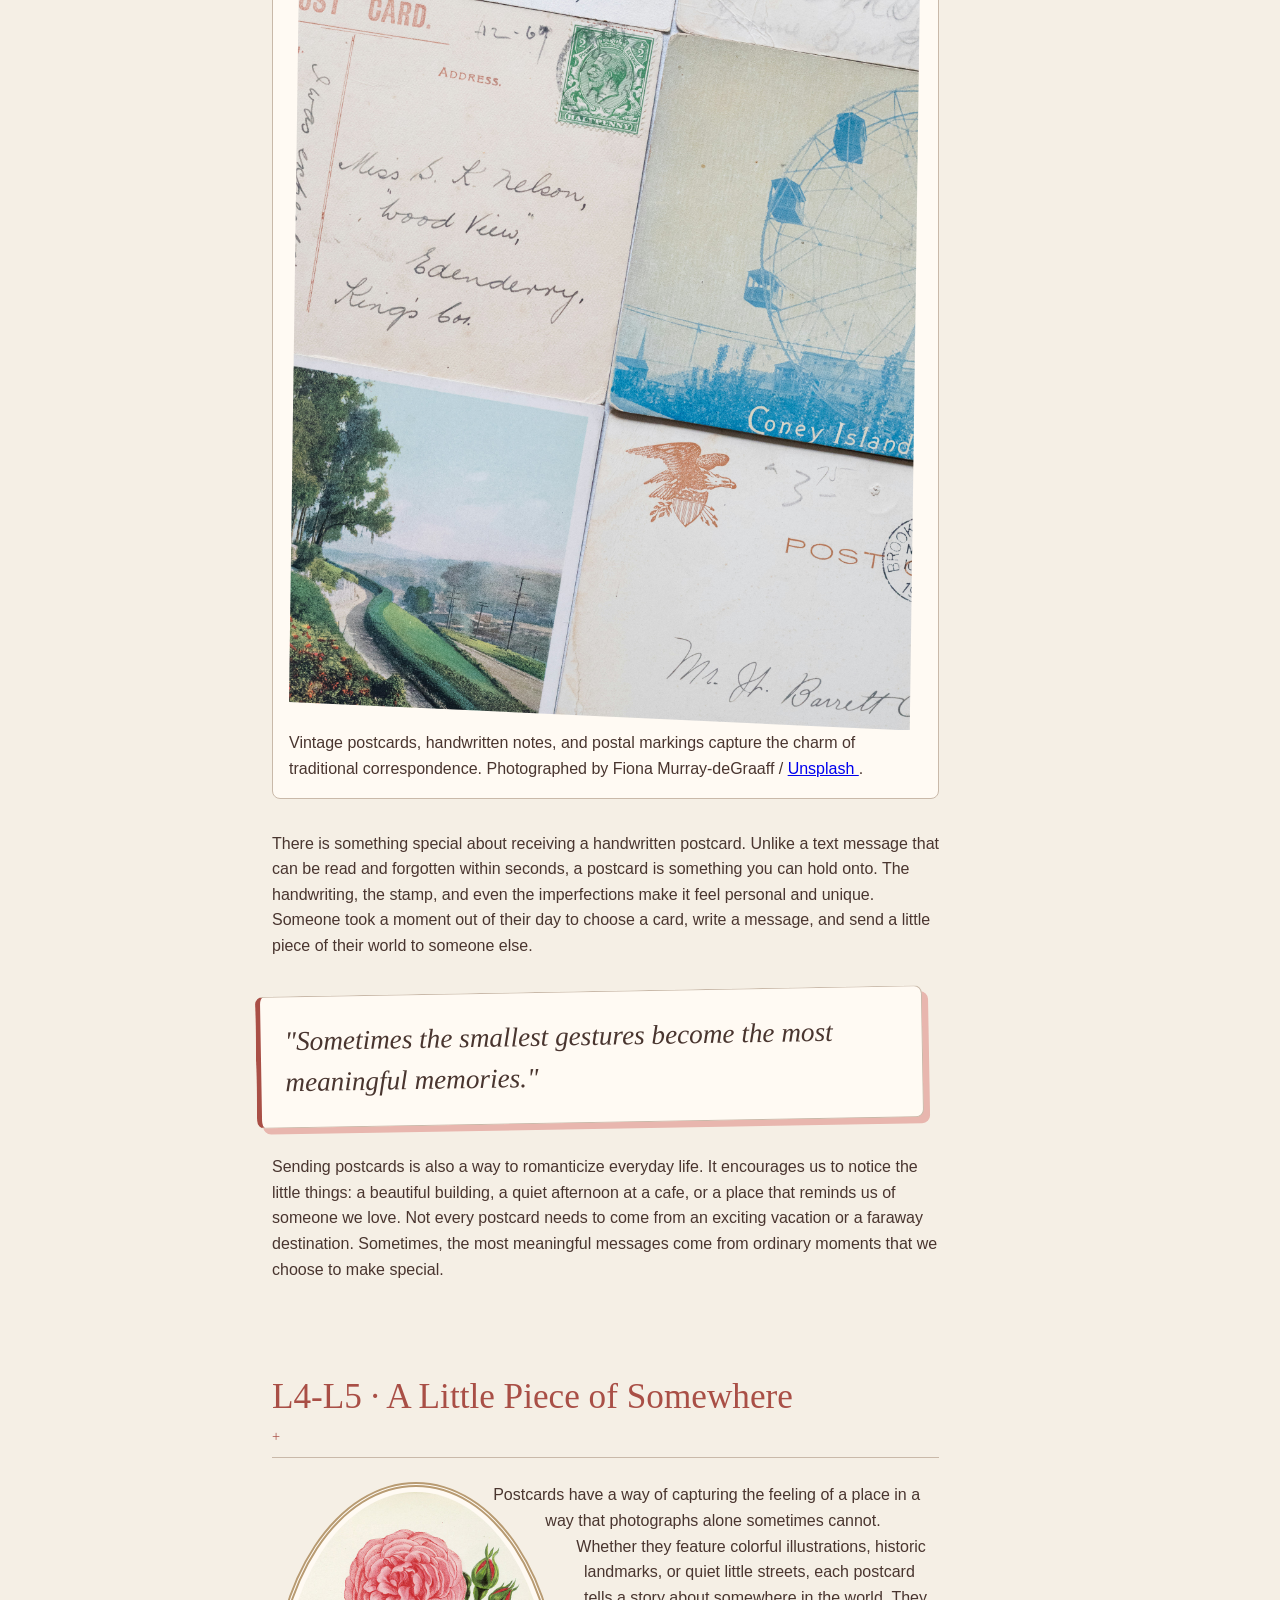
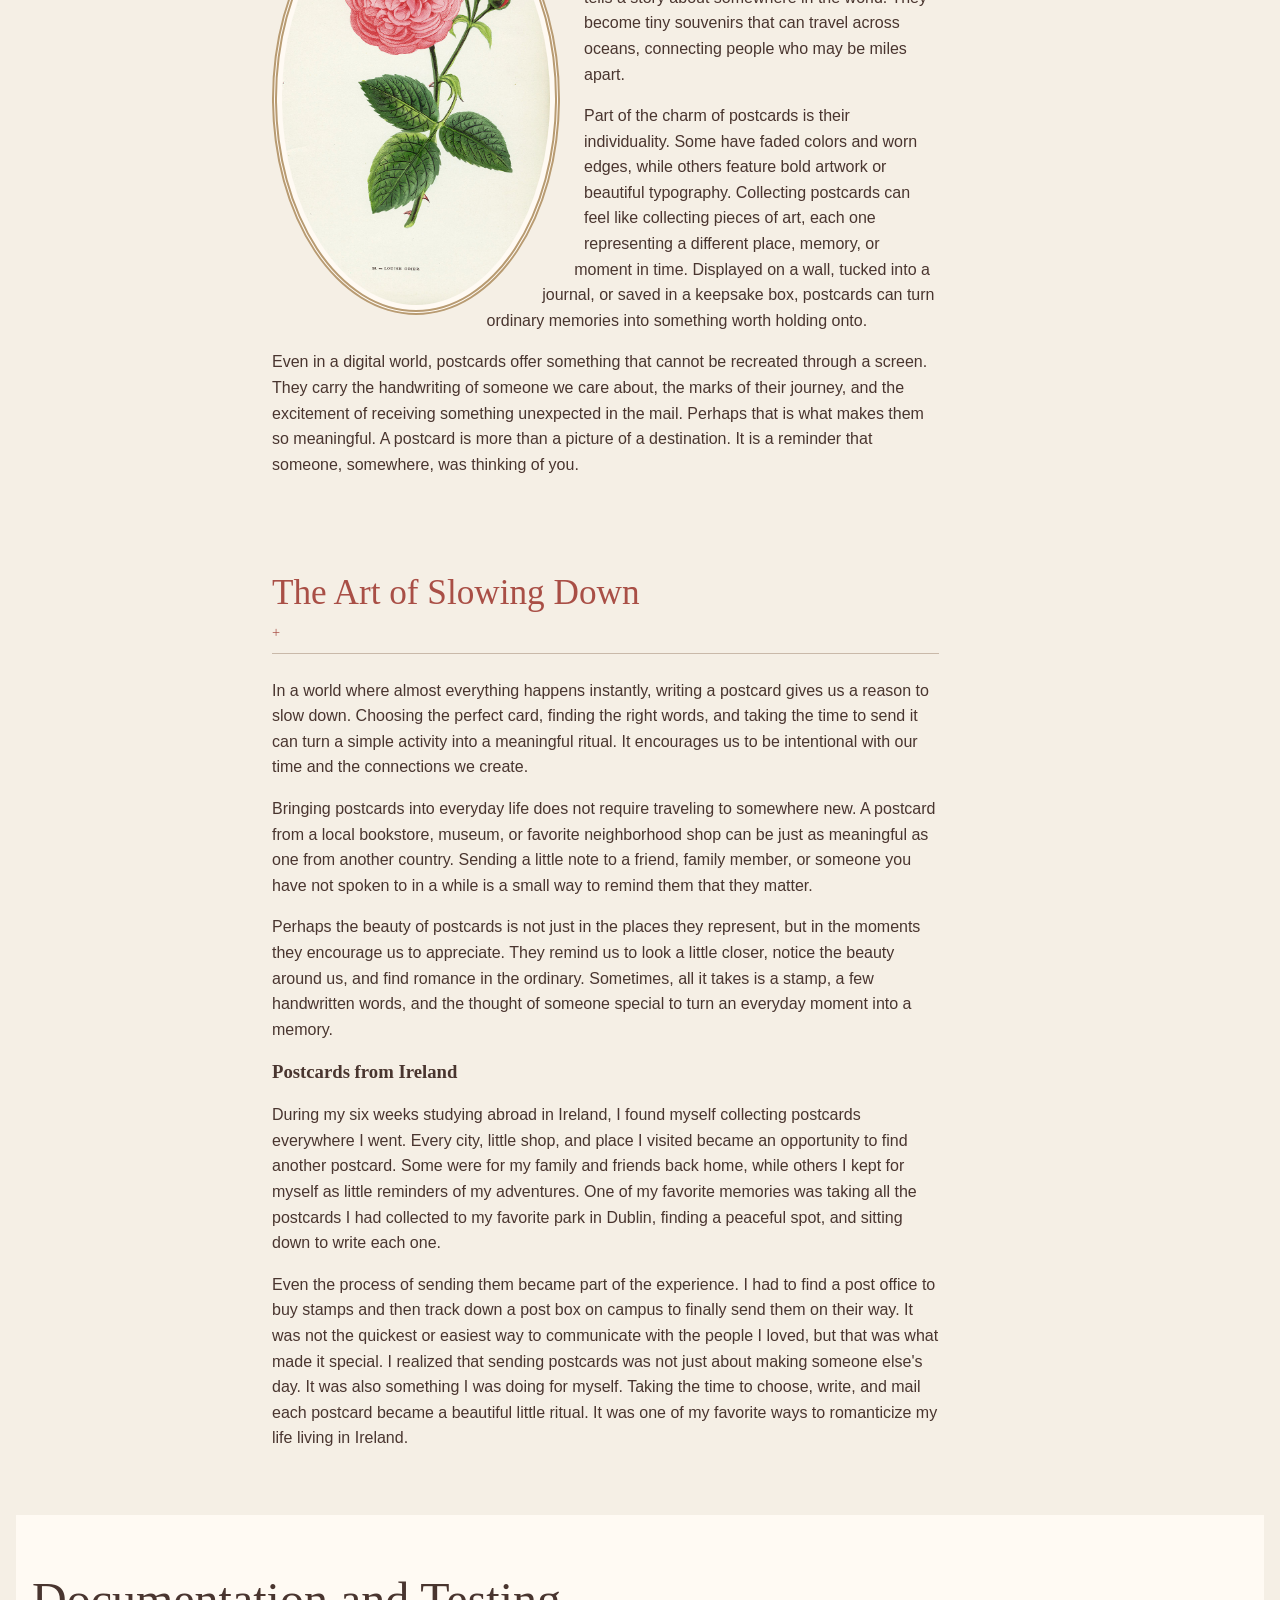
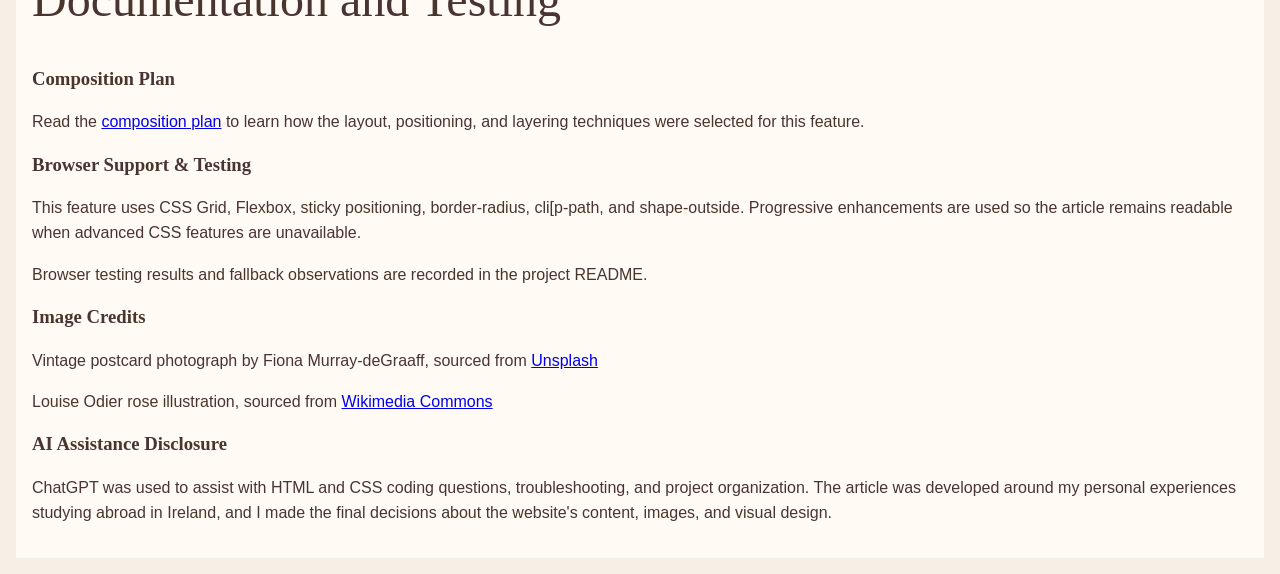
==== commit e735f20c: "Complete composition plan and validation documentation" ====
--- a/index.html
+++ b/index.html
@@ -9,7 +9,7 @@
     <body>
         <header class="feature-header">
             <p class="eyebrow">L1 · Feature Story | Art & Culture</p>
-            <h1>Postmarked: The Lost Art of Sending Postcards</h1>
+            <h1 id="story-title">Postmarked: The Lost Art of Sending Postcards</h1>
             <p class="lede">
                 In a world where messages travel instantly, postcards invite us to slow down.
                 From handwritten notes to colorful illustrations, these small pieces of paper capture
@@ -27,7 +27,8 @@
                     <a href="#section-two">A Little Piece of Somewhere</a>
                     <a href="#section-three">The Art of Slowing Down</a>
                 </aside>
-            <article>
+            <article aria-labelledby="story-title">
+                <h2 class="visually-hidden">Postmarked: The Lost Art of Sending Postcards</h2>
                 <section id="section-one">
                     <h2>L2-L3 · The Beauty of a Handwritten Moment</h2>
                     <figure class="postcard-collage">
@@ -50,7 +51,7 @@
                         </figcaption>
                     </figure>
                     <figure class="feature-figure">
-                        <img src="images/fiona-murray-degraaff-XVVSAH2CTKI-unsplash 2.jpg" 
+                        <img src="images/vintage-postcard.jpg" 
                         alt="A collection of vintage postcards with handwritten messages and post stamps" 
                         width="1000"
                          height="700">
--- a/styles.css
+++ b/styles.css
@@ -170,22 +170,17 @@
 @media (min-width: 52rem){
     .shape-portrait {
         float: left;
-    }
-    @supports (shape-outside: circle(50%)) {
-        .shape-portrait {
-            shape-outside: circle(50%);
-            shape-margin: 1rem;
-        }
+
     }
 }
 
 .documentation{
     grid-column:1/-1;
     padding:1rem;
-    background:#f1f1f1;
+    background:#fffaf3;
 }
 @media (min-width:52rem){
-    main{
+    .story-layout{
         grid-template-columns:14rem minmax(0,1fr);
         align-items: start;
     }
@@ -375,3 +370,15 @@
     }
 }
 
+.visually-hidden {
+    position: absolute;
+    width: 1px;
+    height: 1px;
+    padding: 0;
+    margin: -1px;
+    overflow: hidden;
+    clip-path: inset(50%);
+    white-space: nowrap;
+    border: 0;
+}
+
